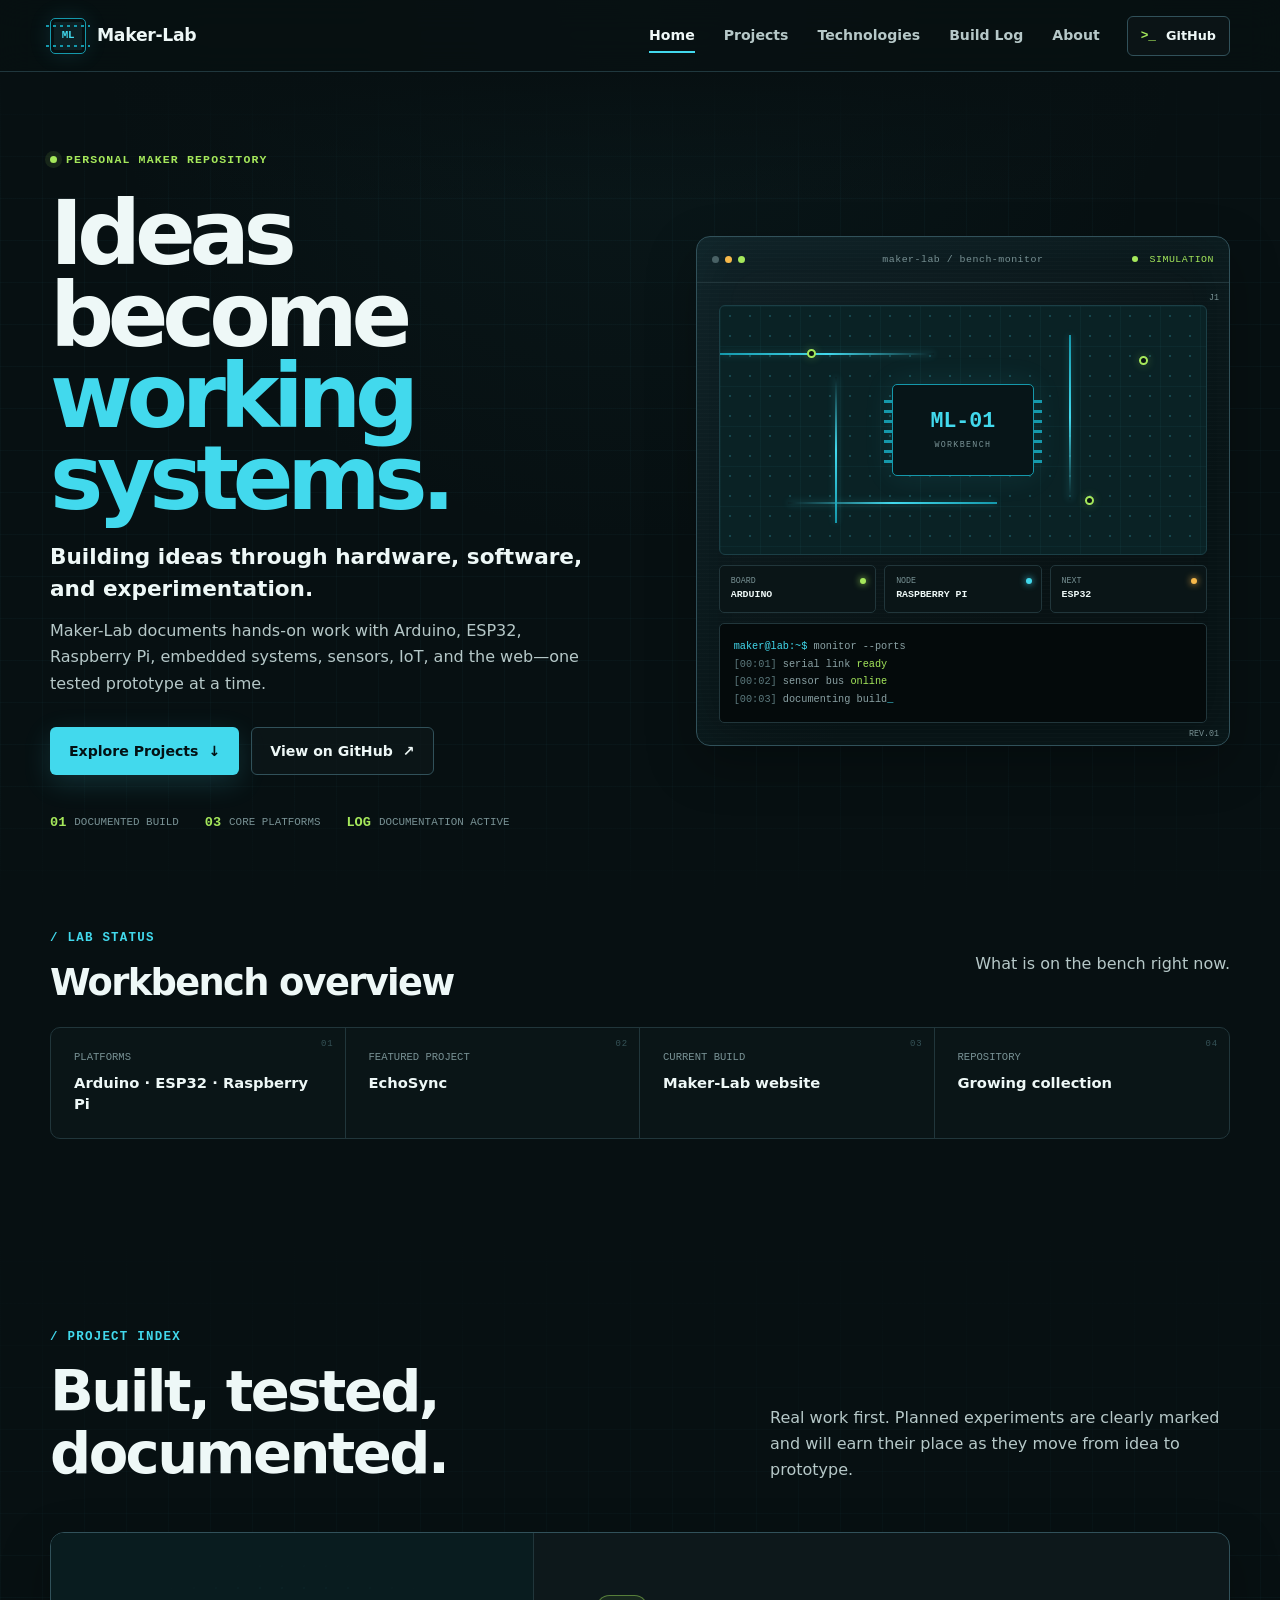
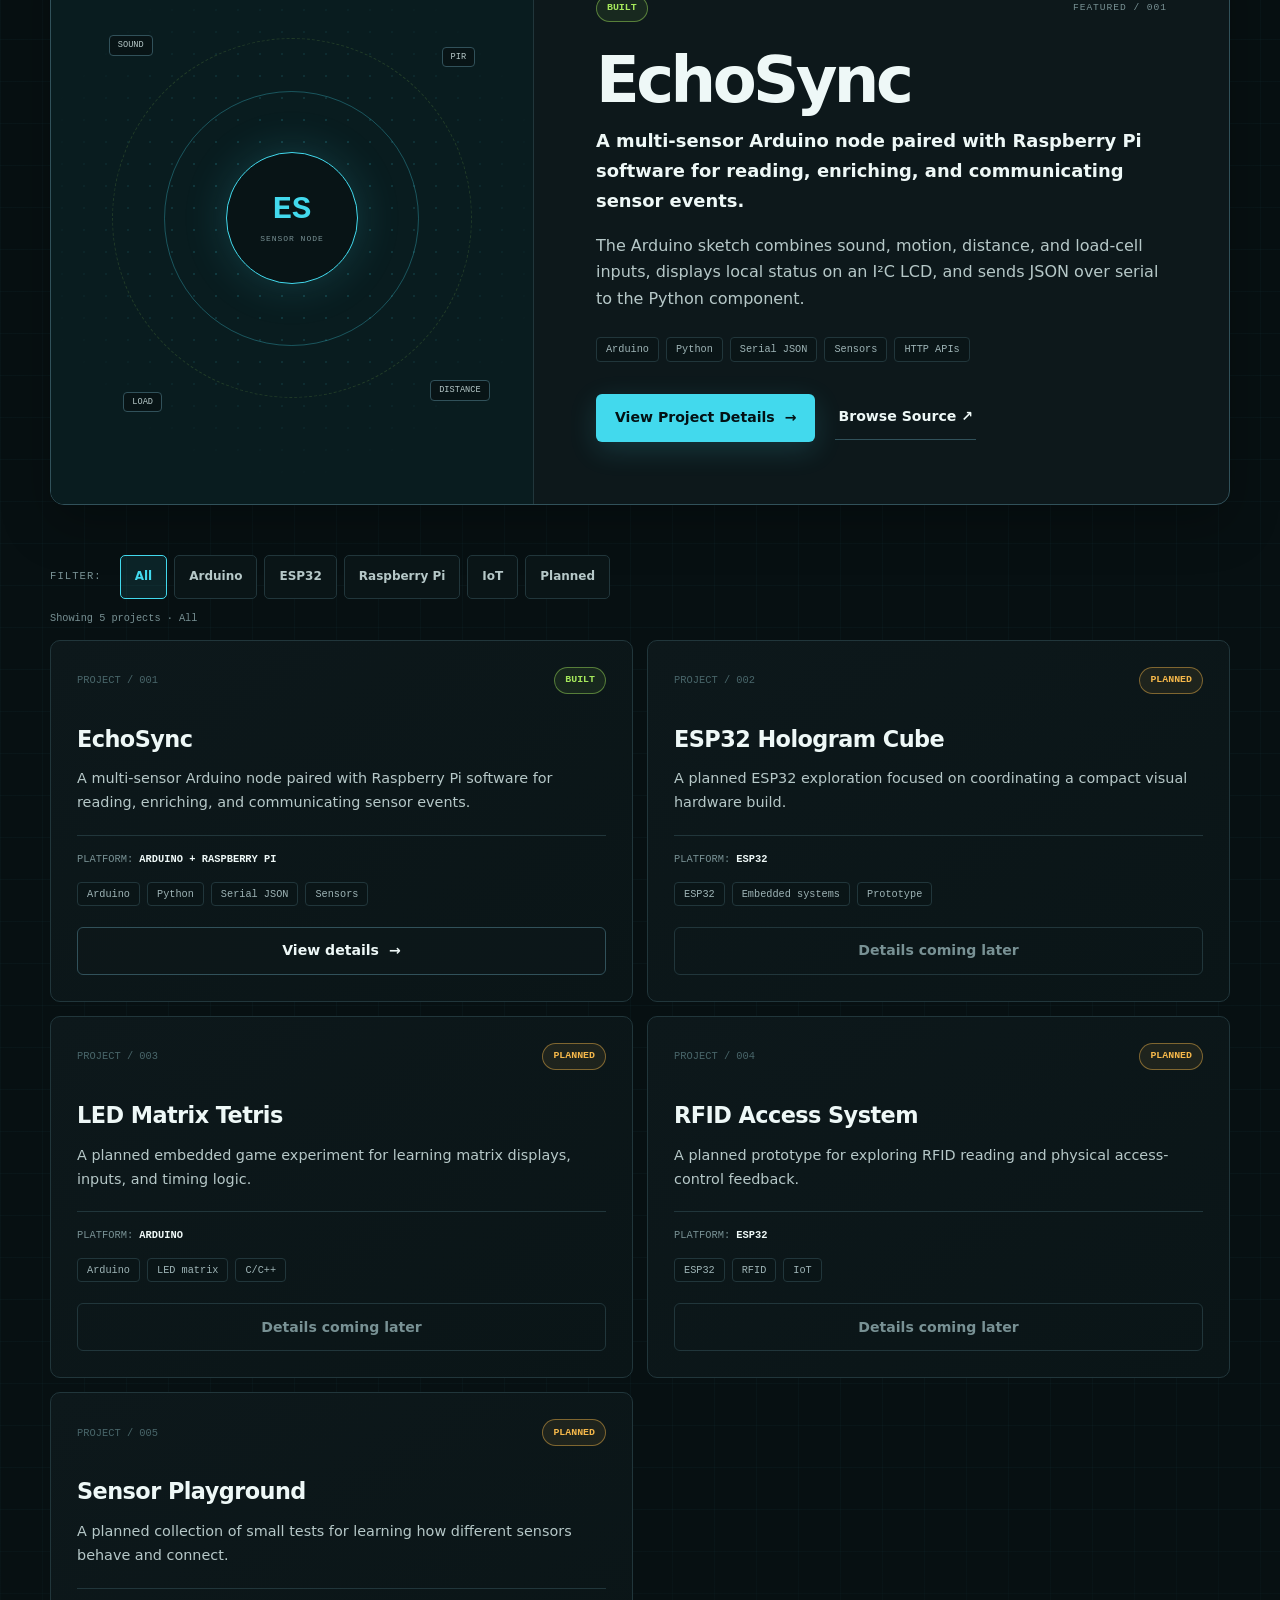
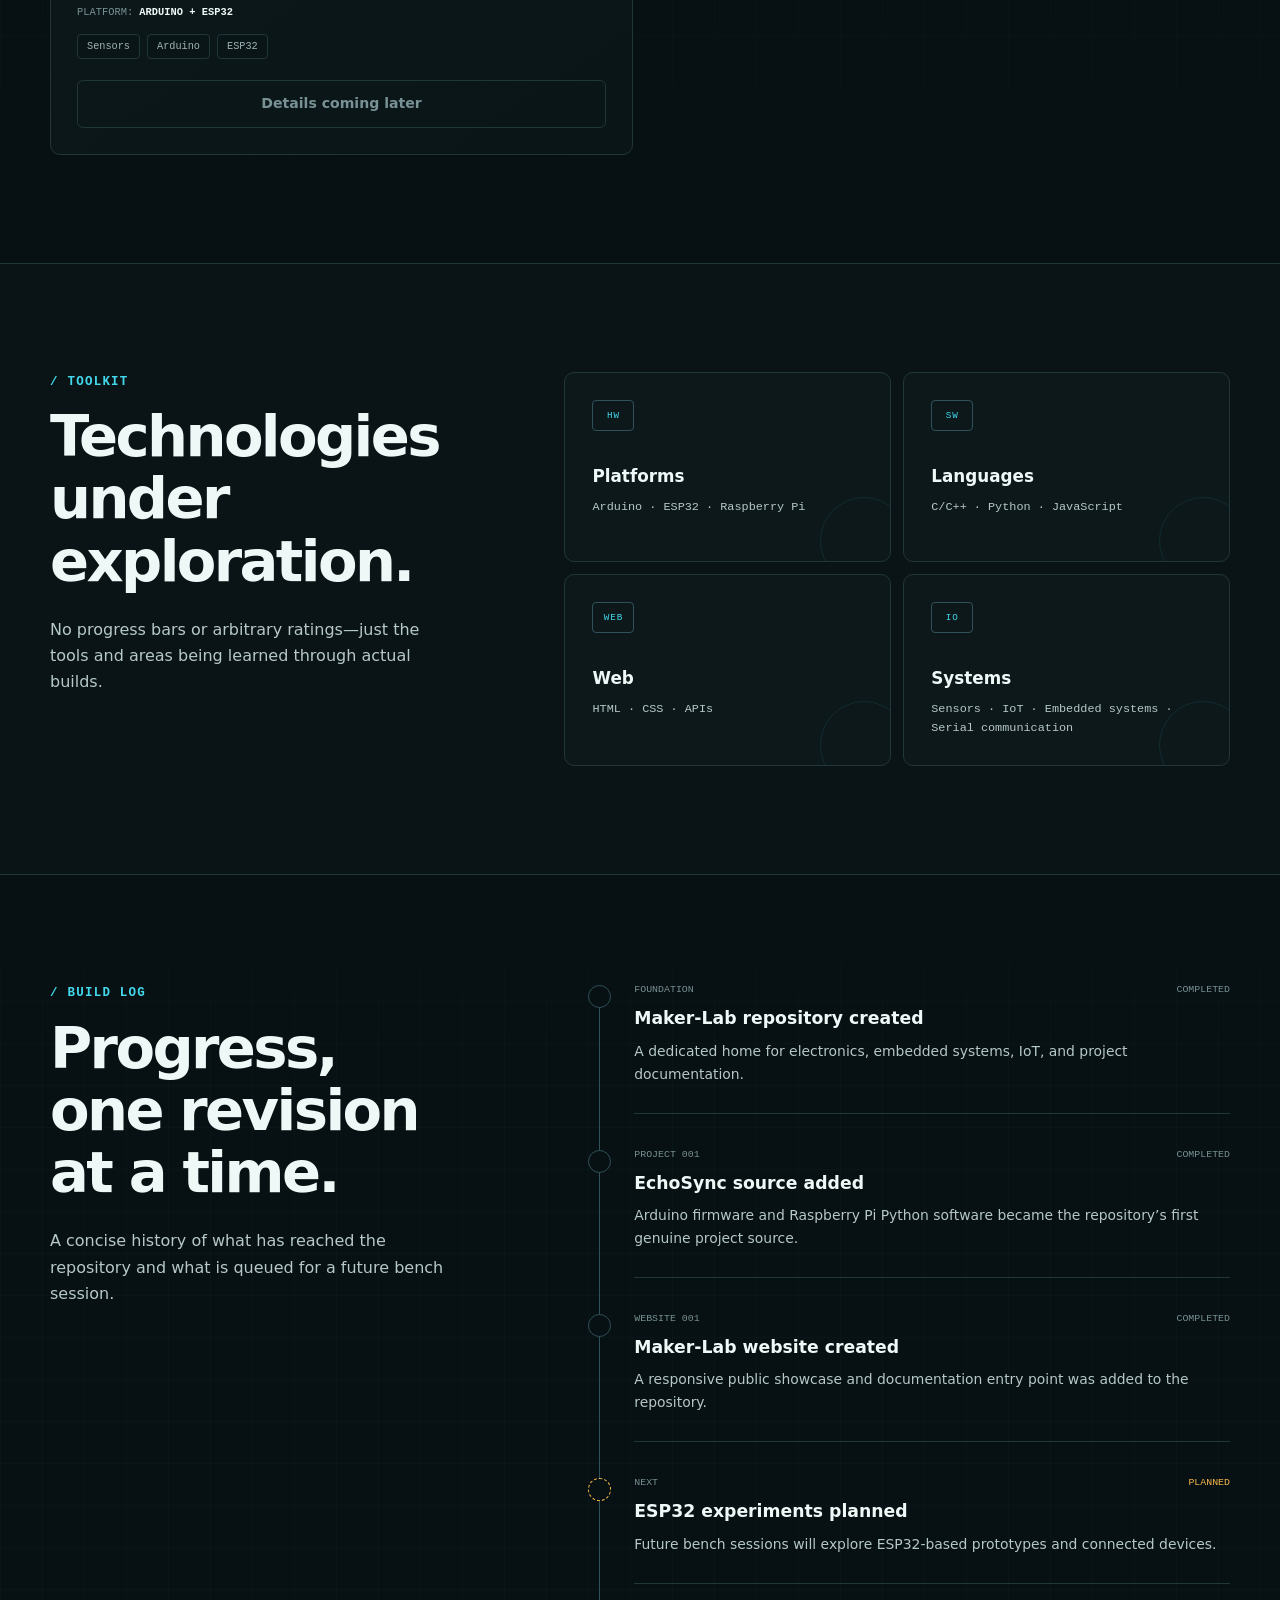
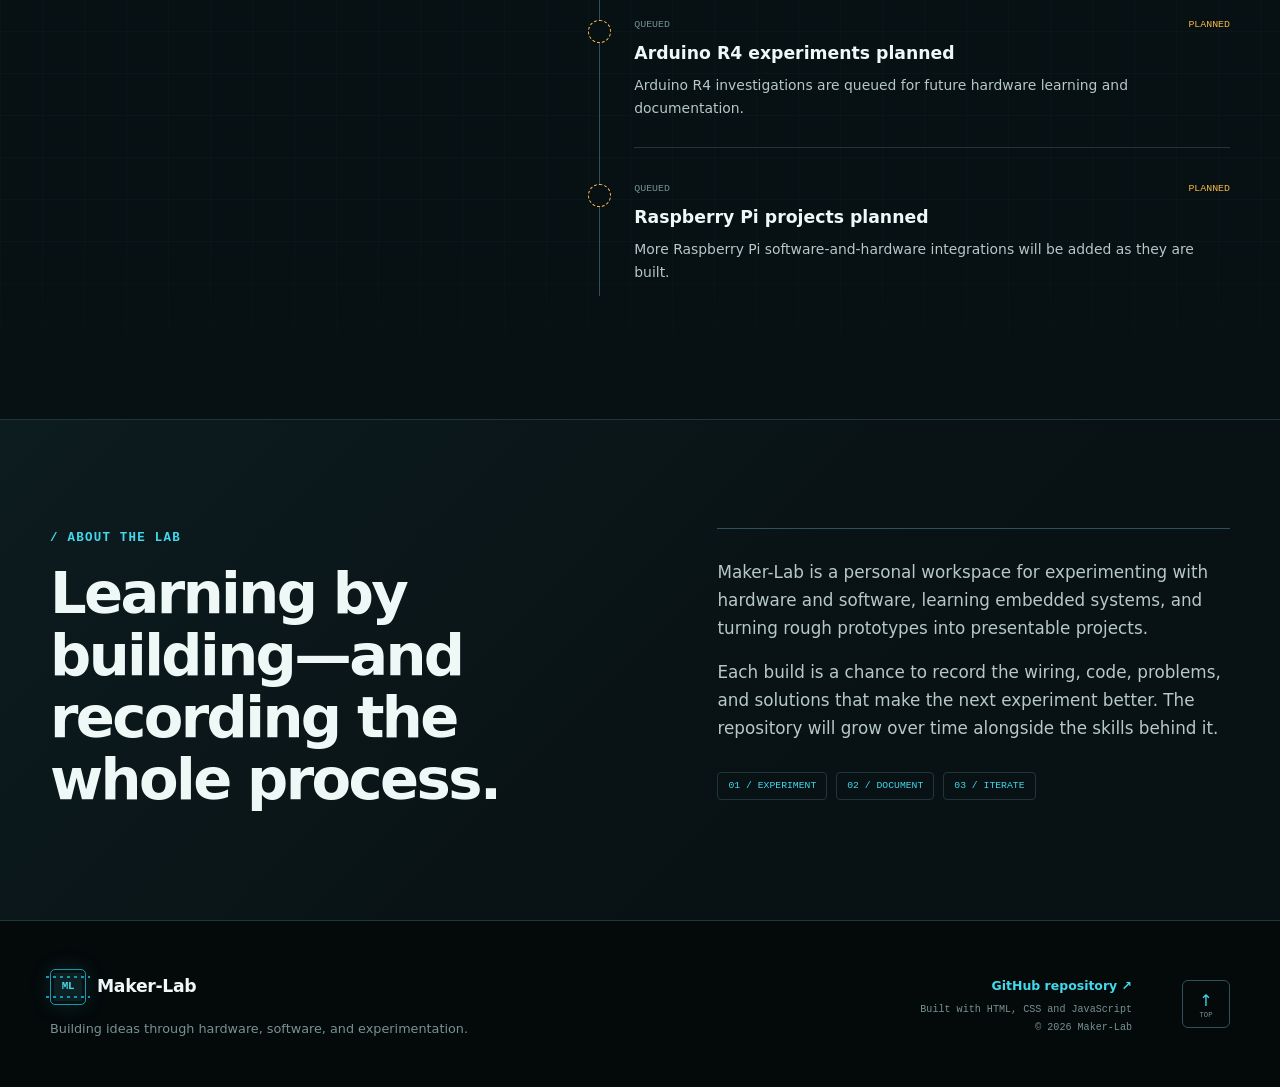
==== index.html @ dfaffcae "feat: build responsive Maker-Lab portfolio website" ====
<!doctype html>
<html lang="en">
<head>
  <meta charset="utf-8">
  <meta name="viewport" content="width=device-width, initial-scale=1">
  <meta name="description" content="Maker-Lab documents hands-on Arduino, ESP32, Raspberry Pi, embedded systems, IoT, and web experiments.">
  <meta name="theme-color" content="#081113">
  <title>Maker-Lab | Hardware, software &amp; experiments</title>
  <link rel="icon" href="assets/icons/favicon.svg" type="image/svg+xml">
  <link rel="stylesheet" href="css/styles.css">
</head>
<body>
  <a class="skip-link" href="#main-content">Skip to content</a>

  <header class="site-header" data-site-header>
    <nav class="nav-shell container" aria-label="Primary navigation">
      <a class="brand" href="#home" aria-label="Maker-Lab home">
        <span class="brand-mark" aria-hidden="true"><span>ML</span></span>
        <span class="brand-name">Maker-Lab</span>
      </a>

      <button class="nav-toggle" type="button" aria-expanded="false" aria-controls="primary-menu" aria-label="Open navigation menu">
        <span></span><span></span><span></span>
      </button>

      <div class="nav-menu" id="primary-menu">
        <a class="nav-link is-active" href="#home">Home</a>
        <a class="nav-link" href="#projects">Projects</a>
        <a class="nav-link" href="#technologies">Technologies</a>
        <a class="nav-link" href="#build-log">Build Log</a>
        <a class="nav-link" href="#about">About</a>
        <a class="button button-small button-ghost github-link" href="https://github.com/feliciatanxl/MakerLab" target="_blank" rel="noreferrer">
          <span class="terminal-icon" aria-hidden="true">&gt;_</span> GitHub
        </a>
      </div>
    </nav>
  </header>

  <main id="main-content">
    <section class="hero section-grid" id="home" aria-labelledby="hero-title">
      <div class="container hero-layout">
        <div class="hero-copy">
          <p class="eyebrow"><span class="status-dot"></span> Personal maker repository</p>
          <h1 id="hero-title">Ideas become<br><span class="accent-text">working systems.</span></h1>
          <p class="hero-tagline">Building ideas through hardware, software, and experimentation.</p>
          <p class="hero-intro">Maker-Lab documents hands-on work with Arduino, ESP32, Raspberry Pi, embedded systems, sensors, IoT, and the web—one tested prototype at a time.</p>
          <div class="hero-actions">
            <a class="button button-primary" href="#projects">Explore Projects <span aria-hidden="true">↓</span></a>
            <a class="button button-secondary" href="https://github.com/feliciatanxl/MakerLab" target="_blank" rel="noreferrer">View on GitHub <span aria-hidden="true">↗</span></a>
          </div>
          <div class="hero-meta" aria-label="Repository highlights">
            <span><b>01</b> documented build</span>
            <span><b>03</b> core platforms</span>
            <span><b>LOG</b> documentation active</span>
          </div>
        </div>

        <div class="workbench" aria-label="Decorative simulated electronics workbench display">
          <div class="workbench-topbar">
            <span class="window-controls" aria-hidden="true"><i></i><i></i><i></i></span>
            <span>maker-lab / bench-monitor</span>
            <span class="bench-live"><i></i> SIMULATION</span>
          </div>
          <div class="workbench-body">
            <div class="board-map" aria-hidden="true">
              <span class="trace trace-a"></span>
              <span class="trace trace-b"></span>
              <span class="trace trace-c"></span>
              <span class="trace trace-d"></span>
              <span class="trace-node node-a"></span>
              <span class="trace-node node-b"></span>
              <span class="trace-node node-c"></span>
              <div class="chip">
                <span>ML-01</span>
                <small>WORKBENCH</small>
              </div>
            </div>
            <div class="readout-grid">
              <div class="readout"><span>BOARD</span><strong>ARDUINO</strong><i class="led led-green"></i></div>
              <div class="readout"><span>NODE</span><strong>RASPBERRY PI</strong><i class="led led-cyan"></i></div>
              <div class="readout"><span>NEXT</span><strong>ESP32</strong><i class="led led-amber"></i></div>
            </div>
            <div class="terminal" aria-hidden="true">
              <p><span class="prompt">maker@lab:~$</span> monitor --ports</p>
              <p><span class="term-time">[00:01]</span> serial link <b>ready</b></p>
              <p><span class="term-time">[00:02]</span> sensor bus <b>online</b></p>
              <p><span class="term-time">[00:03]</span> documenting build<span class="cursor">_</span></p>
            </div>
          </div>
          <span class="corner-label corner-label-top">J1</span>
          <span class="corner-label corner-label-bottom">REV.01</span>
        </div>
      </div>
    </section>

    <section class="lab-overview" aria-labelledby="overview-title">
      <div class="container">
        <div class="section-heading compact-heading">
          <div>
            <p class="section-kicker">/ LAB STATUS</p>
            <h2 id="overview-title">Workbench overview</h2>
          </div>
          <p>What is on the bench right now.</p>
        </div>
        <div class="overview-grid">
          <article class="overview-card"><span class="card-index">01</span><p>Platforms</p><h3>Arduino · ESP32 · Raspberry Pi</h3></article>
          <article class="overview-card"><span class="card-index">02</span><p>Featured project</p><h3>EchoSync</h3></article>
          <article class="overview-card"><span class="card-index">03</span><p>Current build</p><h3>Maker-Lab website</h3></article>
          <article class="overview-card"><span class="card-index">04</span><p>Repository</p><h3>Growing collection</h3></article>
        </div>
      </div>
    </section>

    <section class="section section-grid" id="projects" aria-labelledby="projects-title">
      <div class="container">
        <div class="section-heading">
          <div>
            <p class="section-kicker">/ PROJECT INDEX</p>
            <h2 id="projects-title">Built, tested, documented.</h2>
          </div>
          <p>Real work first. Planned experiments are clearly marked and will earn their place as they move from idea to prototype.</p>
        </div>

        <article class="featured-project" aria-labelledby="featured-project-title" data-featured-project="echosync"></article>

        <div class="project-browser">
          <div class="filter-row" role="group" aria-label="Filter projects by platform or status">
            <span class="filter-label">FILTER:</span>
            <div class="filter-controls" data-project-filters></div>
          </div>
          <p class="results-status" data-filter-status aria-live="polite"></p>
          <div class="projects-grid" data-project-grid></div>
          <noscript><p class="notice">Enable JavaScript to view and filter the project index. EchoSync remains available above.</p></noscript>
        </div>
      </div>
    </section>

    <section class="section technologies-section" id="technologies" aria-labelledby="technologies-title">
      <div class="container technologies-layout">
        <div class="section-heading vertical-heading">
          <div>
            <p class="section-kicker">/ TOOLKIT</p>
            <h2 id="technologies-title">Technologies under exploration.</h2>
          </div>
          <p>No progress bars or arbitrary ratings—just the tools and areas being learned through actual builds.</p>
        </div>
        <div class="technology-grid">
          <article class="technology-card"><span class="tech-code">HW</span><h3>Platforms</h3><p>Arduino · ESP32 · Raspberry Pi</p></article>
          <article class="technology-card"><span class="tech-code">SW</span><h3>Languages</h3><p>C/C++ · Python · JavaScript</p></article>
          <article class="technology-card"><span class="tech-code">WEB</span><h3>Web</h3><p>HTML · CSS · APIs</p></article>
          <article class="technology-card"><span class="tech-code">IO</span><h3>Systems</h3><p>Sensors · IoT · Embedded systems · Serial communication</p></article>
        </div>
      </div>
    </section>

    <section class="section section-grid" id="build-log" aria-labelledby="build-log-title">
      <div class="container build-log-layout">
        <div class="section-heading vertical-heading sticky-heading">
          <div>
            <p class="section-kicker">/ BUILD LOG</p>
            <h2 id="build-log-title">Progress, one revision at a time.</h2>
          </div>
          <p>A concise history of what has reached the repository and what is queued for a future bench session.</p>
        </div>
        <ol class="timeline" data-build-log></ol>
      </div>
    </section>

    <section class="section about-section" id="about" aria-labelledby="about-title">
      <div class="container about-layout">
        <div>
          <p class="section-kicker">/ ABOUT THE LAB</p>
          <h2 id="about-title">Learning by building—and recording the whole process.</h2>
        </div>
        <div class="about-copy">
          <p>Maker-Lab is a personal workspace for experimenting with hardware and software, learning embedded systems, and turning rough prototypes into presentable projects.</p>
          <p>Each build is a chance to record the wiring, code, problems, and solutions that make the next experiment better. The repository will grow over time alongside the skills behind it.</p>
          <div class="about-values" aria-label="Maker-Lab principles">
            <span>01 / EXPERIMENT</span><span>02 / DOCUMENT</span><span>03 / ITERATE</span>
          </div>
        </div>
      </div>
    </section>
  </main>

  <footer class="site-footer">
    <div class="container footer-grid">
      <div>
        <a class="brand footer-brand" href="#home" aria-label="Back to Maker-Lab home">
          <span class="brand-mark" aria-hidden="true"><span>ML</span></span><span class="brand-name">Maker-Lab</span>
        </a>
        <p>Building ideas through hardware, software, and experimentation.</p>
      </div>
      <div class="footer-meta">
        <a href="https://github.com/feliciatanxl/MakerLab" target="_blank" rel="noreferrer">GitHub repository <span aria-hidden="true">↗</span></a>
        <p>Built with HTML, CSS and JavaScript</p>
        <p>© <span data-current-year></span> Maker-Lab</p>
      </div>
      <a class="back-to-top" href="#home" aria-label="Back to top">↑<span>TOP</span></a>
    </div>
  </footer>

  <script src="js/projects-data.js"></script>
  <script src="js/app.js"></script>
</body>
</html>
---- css/styles.css ----
/* Maker-Lab shared design system */
:root {
  color-scheme: dark;
  --bg: #071012;
  --bg-deep: #04090a;
  --surface: #0d181b;
  --surface-raised: #122125;
  --surface-soft: #0a1517;
  --border: #21363b;
  --border-bright: #31515a;
  --text: #eef8f7;
  --text-soft: #b6c8c8;
  --muted: #789194;
  --cyan: #42d9ed;
  --cyan-dark: #1598ab;
  --lime: #a5e85b;
  --amber: #f6b84a;
  --danger: #ff7e67;
  --shadow: 0 18px 50px rgb(0 0 0 / 28%);
  --glow: 0 0 22px rgb(66 217 237 / 13%);
  --radius-sm: 6px;
  --radius: 10px;
  --radius-lg: 14px;
  --container: 1180px;
  --nav-height: 72px;
  --font-sans: Inter, ui-sans-serif, system-ui, -apple-system, BlinkMacSystemFont, "Segoe UI", sans-serif;
  --font-mono: "Cascadia Code", "SFMono-Regular", Consolas, "Liberation Mono", monospace;
}

*, *::before, *::after { box-sizing: border-box; }

html {
  scroll-behavior: smooth;
  scroll-padding-top: calc(var(--nav-height) + 20px);
}

body {
  margin: 0;
  min-width: 320px;
  overflow-x: hidden;
  background:
    radial-gradient(circle at 50% 0, rgb(32 89 95 / 12%), transparent 34rem),
    var(--bg);
  color: var(--text);
  font-family: var(--font-sans);
  line-height: 1.65;
  -webkit-font-smoothing: antialiased;
}

body.menu-open { overflow: hidden; }

a { color: inherit; text-decoration: none; }
button, a { -webkit-tap-highlight-color: transparent; }
button, input { font: inherit; }
img, svg { display: block; max-width: 100%; }
p, h1, h2, h3 { margin-top: 0; }

:focus-visible {
  outline: 3px solid var(--lime);
  outline-offset: 4px;
}

::selection { background: var(--cyan); color: var(--bg-deep); }

.container { width: min(calc(100% - 40px), var(--container)); margin-inline: auto; }

.skip-link {
  position: fixed;
  z-index: 1000;
  top: 12px;
  left: 12px;
  padding: 10px 16px;
  transform: translateY(-160%);
  border-radius: var(--radius-sm);
  background: var(--lime);
  color: var(--bg-deep);
  font-weight: 800;
}

.skip-link:focus { transform: translateY(0); }

.section { padding: 108px 0; }

.section-grid {
  position: relative;
  background-image:
    linear-gradient(rgb(66 217 237 / 3%) 1px, transparent 1px),
    linear-gradient(90deg, rgb(66 217 237 / 3%) 1px, transparent 1px);
  background-size: 42px 42px;
}

.section-grid::after {
  position: absolute;
  inset: 0;
  pointer-events: none;
  content: "";
  background: linear-gradient(180deg, var(--bg) 0, transparent 16%, transparent 84%, var(--bg) 100%);
}

.section-grid > .container { position: relative; z-index: 1; }

.section-kicker,
.eyebrow,
.filter-label,
.project-code,
.card-index,
.tech-code {
  font-family: var(--font-mono);
  letter-spacing: .1em;
  text-transform: uppercase;
}

.section-kicker {
  margin-bottom: 14px;
  color: var(--cyan);
  font-size: .78rem;
  font-weight: 700;
}

.section-heading {
  display: flex;
  align-items: end;
  justify-content: space-between;
  gap: 48px;
  margin-bottom: 46px;
}

.section-heading h2,
.about-layout h2 {
  max-width: 760px;
  margin-bottom: 0;
  font-size: clamp(2rem, 4.5vw, 3.6rem);
  line-height: 1.08;
  letter-spacing: -.045em;
}

.section-heading > p,
.vertical-heading > div + p {
  max-width: 460px;
  margin-bottom: 2px;
  color: var(--text-soft);
}

.vertical-heading { display: block; }
.vertical-heading h2 { margin-bottom: 24px; }

/* Navigation */
.site-header {
  position: sticky;
  z-index: 100;
  top: 0;
  height: var(--nav-height);
  border-bottom: 1px solid rgb(49 81 90 / 62%);
  background: rgb(7 16 18 / 88%);
  backdrop-filter: blur(16px);
}

.nav-shell { display: flex; align-items: center; justify-content: space-between; height: 100%; }
.brand { display: inline-flex; align-items: center; gap: 11px; font-weight: 800; letter-spacing: -.02em; }

.brand-mark {
  position: relative;
  display: grid;
  width: 36px;
  height: 36px;
  place-items: center;
  border: 1px solid var(--cyan-dark);
  border-radius: 5px;
  background: #0d2024;
  box-shadow: inset 0 0 0 3px var(--bg), var(--glow);
  color: var(--cyan);
  font: 700 .68rem/1 var(--font-mono);
}

.brand-mark::before,
.brand-mark::after {
  position: absolute;
  width: 44px;
  height: 2px;
  background: repeating-linear-gradient(90deg, var(--cyan-dark) 0 3px, transparent 3px 7px);
  content: "";
}

.brand-mark::before { top: 6px; }
.brand-mark::after { bottom: 6px; }
.brand-mark span { position: relative; z-index: 1; }
.brand-name { font-size: 1.08rem; }
.nav-menu { display: flex; align-items: center; gap: 5px; }

.nav-link {
  position: relative;
  padding: 10px 12px;
  color: var(--text-soft);
  font-size: .88rem;
  font-weight: 650;
}

.nav-link::after {
  position: absolute;
  right: 12px;
  bottom: 4px;
  left: 12px;
  height: 2px;
  transform: scaleX(0);
  background: var(--cyan);
  content: "";
  transition: transform .2s ease;
}

.nav-link:hover, .nav-link.is-active { color: var(--text); }
.nav-link.is-active::after { transform: scaleX(1); }
.github-link { margin-left: 10px; }
.terminal-icon { color: var(--lime); font-family: var(--font-mono); }

.nav-toggle {
  display: none;
  width: 46px;
  height: 46px;
  padding: 0;
  border: 1px solid var(--border);
  border-radius: var(--radius-sm);
  background: var(--surface);
  color: var(--text);
}

.nav-toggle span {
  display: block;
  width: 20px;
  height: 2px;
  margin: 5px auto;
  background: currentColor;
  transition: transform .2s ease, opacity .2s ease;
}

.nav-toggle[aria-expanded="true"] span:first-child { transform: translateY(7px) rotate(45deg); }
.nav-toggle[aria-expanded="true"] span:nth-child(2) { opacity: 0; }
.nav-toggle[aria-expanded="true"] span:last-child { transform: translateY(-7px) rotate(-45deg); }

/* Buttons and links */
.button {
  display: inline-flex;
  min-height: 48px;
  align-items: center;
  justify-content: center;
  gap: 10px;
  padding: 11px 18px;
  border: 1px solid transparent;
  border-radius: var(--radius-sm);
  font-size: .88rem;
  font-weight: 800;
  line-height: 1.2;
  transition: border-color .2s ease, background-color .2s ease, color .2s ease, transform .2s ease;
}

.button:hover { transform: translateY(-2px); }
.button-primary { background: var(--cyan); color: #031114; box-shadow: 0 8px 28px rgb(66 217 237 / 16%); }
.button-primary:hover { background: #78e7f5; }
.button-secondary, .button-ghost { border-color: var(--border-bright); background: rgb(13 24 27 / 70%); color: var(--text); }
.button-secondary:hover, .button-ghost:hover { border-color: var(--cyan); background: var(--surface-raised); }
.button-small { min-height: 40px; padding: 8px 13px; font-size: .8rem; }
.text-link { padding: 10px 3px; border-bottom: 1px solid var(--border-bright); color: var(--text); font-size: .88rem; font-weight: 800; }
.text-link:hover { border-color: var(--lime); color: var(--lime); }

/* Hero */
.hero { min-height: calc(100svh - var(--nav-height)); padding: 78px 0 66px; }
.hero-layout { display: grid; grid-template-columns: minmax(0, 1.02fr) minmax(420px, .98fr); align-items: center; gap: clamp(40px, 7vw, 92px); }
.eyebrow { display: flex; align-items: center; gap: 9px; margin-bottom: 24px; color: var(--lime); font-size: .72rem; font-weight: 700; }
.status-dot { width: 7px; height: 7px; border-radius: 50%; background: var(--lime); box-shadow: 0 0 0 5px rgb(165 232 91 / 10%); }

.hero h1 {
  max-width: 760px;
  margin-bottom: 22px;
  font-size: clamp(3.3rem, 7vw, 6.4rem);
  line-height: .91;
  letter-spacing: -.07em;
}

.accent-text { color: var(--cyan); }
.hero-tagline { max-width: 650px; margin-bottom: 12px; color: var(--text); font-size: clamp(1.12rem, 2vw, 1.35rem); font-weight: 650; line-height: 1.5; }
.hero-intro { max-width: 650px; margin-bottom: 30px; color: var(--text-soft); }
.hero-actions { display: flex; flex-wrap: wrap; gap: 12px; }
.hero-meta { display: flex; flex-wrap: wrap; gap: 26px; margin-top: 38px; color: var(--muted); font: .68rem/1.4 var(--font-mono); text-transform: uppercase; }
.hero-meta span { display: flex; align-items: center; gap: 8px; }
.hero-meta b { color: var(--lime); font-size: .85rem; }

.workbench {
  position: relative;
  overflow: hidden;
  border: 1px solid var(--border-bright);
  border-radius: var(--radius-lg);
  background: linear-gradient(145deg, #102126, #081214 68%);
  box-shadow: var(--shadow), inset 0 0 55px rgb(66 217 237 / 4%);
}

.workbench::before {
  position: absolute;
  inset: 0;
  pointer-events: none;
  content: "";
  background: repeating-linear-gradient(0deg, transparent 0 3px, rgb(255 255 255 / 1%) 3px 4px);
}

.workbench-topbar {
  position: relative;
  z-index: 1;
  display: grid;
  grid-template-columns: 1fr auto 1fr;
  align-items: center;
  min-height: 46px;
  padding: 0 15px;
  border-bottom: 1px solid var(--border);
  color: var(--muted);
  font: .62rem/1 var(--font-mono);
  letter-spacing: .05em;
}

.window-controls { display: flex; gap: 6px; }
.window-controls i { width: 7px; height: 7px; border-radius: 50%; background: #496165; }
.window-controls i:nth-child(2) { background: var(--amber); }
.window-controls i:nth-child(3) { background: var(--lime); }
.bench-live { justify-self: end; color: var(--lime); }
.bench-live i { display: inline-block; width: 6px; height: 6px; margin-right: 5px; border-radius: 50%; background: currentColor; animation: pulse-led 2.4s ease-in-out infinite; }
.workbench-body { position: relative; z-index: 1; padding: 22px; }

.board-map {
  position: relative;
  height: 250px;
  overflow: hidden;
  border: 1px solid #1b3f46;
  border-radius: var(--radius-sm);
  background-color: #0a2225;
  background-image:
    radial-gradient(circle, rgb(66 217 237 / 20%) 1px, transparent 1.5px),
    linear-gradient(rgb(66 217 237 / 4%) 1px, transparent 1px),
    linear-gradient(90deg, rgb(66 217 237 / 4%) 1px, transparent 1px);
  background-position: 0 0, 0 0, 0 0;
  background-size: 20px 20px, 40px 40px, 40px 40px;
}

.chip {
  position: absolute;
  top: 50%;
  left: 50%;
  display: grid;
  width: 142px;
  height: 92px;
  place-content: center;
  transform: translate(-50%, -50%);
  border: 1px solid var(--cyan-dark);
  border-radius: 5px;
  background: #071518;
  box-shadow: 0 0 30px rgb(66 217 237 / 10%);
  text-align: center;
}

.chip::before, .chip::after { position: absolute; top: 12px; bottom: 12px; width: 9px; content: ""; background: repeating-linear-gradient(0deg, var(--cyan-dark) 0 3px, transparent 3px 10px); }
.chip::before { left: -9px; }
.chip::after { right: -9px; }
.chip span { color: var(--cyan); font: 800 1.35rem/1 var(--font-mono); }
.chip small { margin-top: 8px; color: var(--muted); font: .52rem/1 var(--font-mono); letter-spacing: .16em; }
.trace { position: absolute; height: 2px; transform-origin: left; background: linear-gradient(90deg, var(--cyan-dark), var(--cyan), transparent); box-shadow: 0 0 7px rgb(66 217 237 / 32%); animation: trace-flow 4s ease-in-out infinite; }
.trace-a { top: 47px; left: 0; width: 44%; }
.trace-b { top: 196px; right: 0; width: 43%; transform: rotate(180deg); }
.trace-c { top: 28px; left: 72%; width: 34%; transform: rotate(90deg); }
.trace-d { top: 216px; left: 24%; width: 30%; transform: rotate(-90deg); }
.trace-node { position: absolute; width: 9px; height: 9px; border: 2px solid var(--lime); border-radius: 50%; background: var(--bg); box-shadow: 0 0 10px rgb(165 232 91 / 30%); }
.node-a { top: 43px; left: 18%; }
.node-b { right: 23%; bottom: 49px; }
.node-c { top: 20%; right: 12%; }
.readout-grid { display: grid; grid-template-columns: repeat(3, 1fr); gap: 8px; margin-top: 10px; }
.readout { position: relative; min-width: 0; padding: 11px 20px 11px 11px; border: 1px solid var(--border); border-radius: 5px; background: var(--surface-soft); }
.readout span { display: block; margin-bottom: 4px; color: var(--muted); font: .52rem/1 var(--font-mono); }
.readout strong { display: block; overflow: hidden; color: var(--text); font: 700 .62rem/1.2 var(--font-mono); text-overflow: ellipsis; white-space: nowrap; }
.led { position: absolute; top: 12px; right: 9px; width: 6px; height: 6px; border-radius: 50%; background: currentColor; box-shadow: 0 0 7px currentColor; }
.led-green { color: var(--lime); }
.led-cyan { color: var(--cyan); }
.led-amber { color: var(--amber); }
.terminal { margin-top: 10px; padding: 14px; border: 1px solid var(--border); border-radius: 5px; background: #040a0b; color: #8ba2a5; font: .64rem/1.7 var(--font-mono); }
.terminal p { margin: 0; }
.terminal .prompt { color: var(--cyan); }
.terminal .term-time { color: #5c797d; }
.terminal b { color: var(--lime); font-weight: 500; }
.cursor { color: var(--cyan); animation: cursor-blink 1s steps(2, end) infinite; }
.corner-label { position: absolute; z-index: 2; color: var(--muted); font: .52rem/1 var(--font-mono); }
.corner-label-top { top: 57px; right: 10px; }
.corner-label-bottom { right: 10px; bottom: 7px; }

/* Overview */
.lab-overview { padding: 28px 0 80px; }
.compact-heading { align-items: center; margin-bottom: 25px; }
.compact-heading h2 { font-size: clamp(1.7rem, 3vw, 2.3rem); }
.overview-grid { display: grid; grid-template-columns: repeat(4, minmax(0, 1fr)); border: 1px solid var(--border); border-radius: var(--radius); background: var(--surface-soft); }
.overview-card { position: relative; min-width: 0; padding: 23px; border-right: 1px solid var(--border); }
.overview-card:last-child { border-right: 0; }
.overview-card p { margin-bottom: 7px; color: var(--muted); font: .66rem/1.3 var(--font-mono); text-transform: uppercase; }
.overview-card h3 { margin: 0; font-size: .92rem; line-height: 1.45; }
.card-index { position: absolute; top: 9px; right: 11px; color: #355257; font-size: .56rem; }

/* Featured project */
.featured-project { display: grid; grid-template-columns: minmax(320px, .82fr) minmax(0, 1.18fr); overflow: hidden; border: 1px solid var(--border-bright); border-radius: var(--radius-lg); background: var(--surface); box-shadow: var(--shadow); }
.featured-visual { position: relative; display: grid; min-height: 480px; overflow: hidden; place-items: center; border-right: 1px solid var(--border); background-color: #091c1f; background-image: radial-gradient(circle, rgb(66 217 237 / 18%) 1px, transparent 1.5px); background-size: 22px 22px; }
.featured-visual::after { position: absolute; inset: 0; content: ""; background: radial-gradient(circle at center, transparent 15%, #091c1f 70%); }
.signal-ring { position: absolute; z-index: 1; width: 255px; height: 255px; border: 1px solid rgb(66 217 237 / 30%); border-radius: 50%; }
.ring-two { width: 360px; height: 360px; border-style: dashed; border-color: rgb(165 232 91 / 15%); animation: ring-rotate 36s linear infinite; }
.echo-core { position: relative; z-index: 2; display: grid; width: 132px; height: 132px; place-content: center; border: 1px solid var(--cyan); border-radius: 50%; background: #081416; box-shadow: 0 0 45px rgb(66 217 237 / 17%); text-align: center; }
.echo-core span { color: var(--cyan); font: 800 2rem/1 var(--font-mono); }
.echo-core small { margin-top: 9px; color: var(--muted); font: .5rem/1 var(--font-mono); letter-spacing: .12em; }
.sensor-label { position: absolute; z-index: 2; padding: 5px 8px; border: 1px solid var(--border-bright); border-radius: 4px; background: #081416; color: var(--text-soft); font: .54rem/1 var(--font-mono); }
.label-sound { top: 18%; left: 12%; }
.label-motion { top: 20%; right: 12%; }
.label-distance { right: 9%; bottom: 18%; }
.label-load { bottom: 16%; left: 15%; }
.featured-content { padding: clamp(30px, 5vw, 62px); }
.project-topline { display: flex; align-items: center; justify-content: space-between; gap: 20px; margin-bottom: 28px; }
.project-code { color: var(--muted); font-size: .6rem; }
.status-badge { display: inline-flex; min-height: 27px; align-items: center; padding: 4px 10px; border: 1px solid; border-radius: 99px; font: 700 .62rem/1 var(--font-mono); text-transform: uppercase; }
.status-built { border-color: rgb(165 232 91 / 45%); background: rgb(165 232 91 / 8%); color: var(--lime); }
.status-planned { border-color: rgb(246 184 74 / 45%); background: rgb(246 184 74 / 8%); color: var(--amber); }
.featured-content h3 { margin-bottom: 16px; font-size: clamp(2.5rem, 5vw, 4.4rem); line-height: .95; letter-spacing: -.055em; }
.featured-content p { color: var(--text-soft); }
.featured-content .featured-lead { color: var(--text); font-size: 1.12rem; font-weight: 650; }
.tag-list { display: flex; flex-wrap: wrap; gap: 7px; margin-top: 25px; }
.tag-list span { padding: 5px 9px; border: 1px solid var(--border); border-radius: 4px; background: var(--surface-soft); color: #9eb4b6; font: .64rem/1.2 var(--font-mono); }
.project-actions { display: flex; flex-wrap: wrap; align-items: center; gap: 20px; margin-top: 32px; }

/* Project browser */
.project-browser { margin-top: 50px; }
.filter-row { display: flex; align-items: center; gap: 18px; }
.filter-label { color: var(--muted); font-size: .66rem; }
.filter-controls { display: flex; flex-wrap: wrap; gap: 7px; }
.filter-button { min-height: 44px; padding: 8px 14px; border: 1px solid var(--border); border-radius: 5px; background: var(--surface-soft); color: var(--text-soft); font-size: .75rem; font-weight: 750; cursor: pointer; }
.filter-button:hover { border-color: var(--border-bright); color: var(--text); }
.filter-button[aria-pressed="true"] { border-color: var(--cyan); background: rgb(66 217 237 / 10%); color: var(--cyan); }
.results-status { min-height: 24px; margin: 12px 0 5px; color: var(--muted); font: .64rem/1.5 var(--font-mono); }
.projects-grid { display: grid; grid-template-columns: repeat(2, minmax(0, 1fr)); gap: 14px; }
.project-card { display: flex; min-width: 0; min-height: 315px; flex-direction: column; padding: 26px; border: 1px solid var(--border); border-radius: var(--radius); background: linear-gradient(145deg, var(--surface), var(--surface-soft)); transition: border-color .2s ease, transform .2s ease, background-color .2s ease; }
.project-card:hover { transform: translateY(-3px); border-color: var(--border-bright); }
.project-card-top { display: flex; align-items: center; justify-content: space-between; gap: 18px; }
.project-number { color: #49666a; font: .65rem/1 var(--font-mono); }
.project-card h3 { margin: 27px 0 10px; font-size: 1.4rem; letter-spacing: -.025em; }
.project-card p { margin-bottom: 20px; color: var(--text-soft); font-size: .9rem; }
.project-platform { margin-top: auto; padding-top: 16px; border-top: 1px solid var(--border); color: var(--muted); font: .65rem/1.4 var(--font-mono); text-transform: uppercase; }
.project-platform strong { color: var(--text); font-weight: 650; }
.project-card .tag-list { margin-top: 15px; }
.project-card-action { margin-top: 21px; }
.project-card-action:disabled { border-color: var(--border); background: transparent; color: var(--muted); cursor: not-allowed; }
.notice { padding: 16px; border: 1px solid var(--amber); color: var(--text-soft); }

/* Technologies */
.technologies-section { border-block: 1px solid var(--border); background: #0a1416; }
.technologies-layout { display: grid; grid-template-columns: minmax(280px, .75fr) minmax(0, 1.25fr); gap: clamp(50px, 9vw, 120px); }
.technology-grid { display: grid; grid-template-columns: repeat(2, minmax(0, 1fr)); gap: 12px; }
.technology-card { position: relative; min-height: 190px; padding: 27px; overflow: hidden; border: 1px solid var(--border); border-radius: var(--radius); background: var(--surface); }
.technology-card::after { position: absolute; right: -18px; bottom: -24px; width: 88px; height: 88px; border: 1px solid rgb(66 217 237 / 10%); border-radius: 50%; content: ""; }
.tech-code { display: inline-grid; width: 42px; height: 31px; margin-bottom: 32px; place-items: center; border: 1px solid var(--border-bright); border-radius: 4px; color: var(--cyan); font-size: .58rem; }
.technology-card h3 { margin-bottom: 8px; font-size: 1.05rem; }
.technology-card p { margin: 0; color: var(--text-soft); font: .74rem/1.6 var(--font-mono); }

/* Build log */
.build-log-layout { display: grid; grid-template-columns: minmax(280px, .78fr) minmax(0, 1.22fr); gap: clamp(52px, 10vw, 130px); }
.sticky-heading { align-self: start; position: sticky; top: calc(var(--nav-height) + 30px); }
.timeline { position: relative; margin: 0; padding: 0; list-style: none; }
.timeline::before { position: absolute; top: 15px; bottom: 15px; left: 11px; width: 1px; background: var(--border-bright); content: ""; }
.timeline-item { position: relative; display: grid; grid-template-columns: 24px 1fr; gap: 22px; padding-bottom: 34px; }
.timeline-item:last-child { padding-bottom: 0; }
.timeline-marker { position: relative; z-index: 1; width: 23px; height: 23px; margin-top: 2px; border: 1px solid var(--border-bright); border-radius: 50%; background: var(--bg); }
.timeline-item.is-complete .timeline-marker { border-color: var(--lime); box-shadow: 0 0 0 5px rgb(165 232 91 / 6%); }
.timeline-item.is-complete .timeline-marker::after { position: absolute; inset: 6px; border-radius: 50%; background: var(--lime); content: ""; }
.timeline-item.is-planned .timeline-marker { border-color: var(--amber); border-style: dashed; }
.timeline-content { padding: 0 0 27px; border-bottom: 1px solid var(--border); }
.timeline-item:last-child .timeline-content { border-bottom: 0; }
.timeline-meta { display: flex; justify-content: space-between; gap: 20px; margin-bottom: 7px; color: var(--muted); font: .62rem/1.4 var(--font-mono); text-transform: uppercase; }
.timeline-meta .complete { color: var(--lime); }
.timeline-meta .planned { color: var(--amber); }
.timeline-content h3 { margin-bottom: 7px; font-size: 1.08rem; }
.timeline-content p { margin: 0; color: var(--text-soft); font-size: .87rem; }

/* About and footer */
.about-section { border-top: 1px solid var(--border); background: linear-gradient(135deg, #0d1c1f, #081113 65%); }
.about-layout { display: grid; grid-template-columns: minmax(280px, 1fr) minmax(0, .95fr); gap: clamp(50px, 10vw, 140px); align-items: start; }
.about-copy { padding-top: 30px; border-top: 1px solid var(--border-bright); }
.about-copy > p { color: var(--text-soft); font-size: 1.05rem; }
.about-values { display: flex; flex-wrap: wrap; gap: 9px; margin-top: 30px; }
.about-values span { padding: 8px 10px; border: 1px solid var(--border); border-radius: 4px; color: var(--cyan); font: .61rem/1 var(--font-mono); }
.site-footer { padding: 48px 0; border-top: 1px solid var(--border); background: var(--bg-deep); }
.footer-grid { display: grid; grid-template-columns: 1fr auto auto; align-items: center; gap: 50px; }
.footer-brand { margin-bottom: 13px; }
.footer-grid > div:first-child > p { max-width: 450px; margin: 0; color: var(--muted); font-size: .8rem; }
.footer-meta { text-align: right; }
.footer-meta a { color: var(--cyan); font-size: .78rem; font-weight: 750; }
.footer-meta a:hover { color: var(--lime); }
.footer-meta p { margin: 4px 0 0; color: var(--muted); font: .63rem/1.4 var(--font-mono); }
.back-to-top { display: grid; width: 48px; height: 48px; place-content: center; border: 1px solid var(--border-bright); border-radius: var(--radius-sm); color: var(--cyan); text-align: center; transition: border-color .2s ease, background-color .2s ease; }
.back-to-top:hover { border-color: var(--cyan); background: var(--surface); }
.back-to-top span { display: block; margin-top: -2px; color: var(--muted); font: .45rem/1 var(--font-mono); }

@keyframes pulse-led { 0%, 100% { opacity: .45; } 50% { opacity: 1; } }
@keyframes trace-flow { 0%, 100% { opacity: .35; } 50% { opacity: 1; } }
@keyframes cursor-blink { 50% { opacity: 0; } }
@keyframes ring-rotate { to { transform: rotate(360deg); } }

@media (max-width: 1024px) {
  .hero { min-height: auto; }
  .hero-layout { grid-template-columns: 1fr; }
  .hero-copy { max-width: 790px; }
  .workbench { width: min(100%, 720px); }
  .overview-grid { grid-template-columns: repeat(2, 1fr); }
  .overview-card:nth-child(2) { border-right: 0; }
  .overview-card:nth-child(-n+2) { border-bottom: 1px solid var(--border); }
  .featured-project { grid-template-columns: minmax(280px, .75fr) minmax(0, 1.25fr); }
  .featured-visual { min-height: 430px; }
}

@media (max-width: 860px) {
  :root { --nav-height: 64px; }
  .container { width: min(calc(100% - 32px), var(--container)); }
  .nav-toggle { display: block; }
  .nav-menu {
    position: fixed;
    top: var(--nav-height);
    right: 16px;
    left: 16px;
    display: grid;
    max-height: calc(100svh - var(--nav-height) - 16px);
    padding: 12px;
    overflow-y: auto;
    transform: translateY(-12px);
    visibility: hidden;
    border: 1px solid var(--border-bright);
    border-radius: var(--radius);
    background: #0b1719;
    box-shadow: var(--shadow);
    opacity: 0;
    transition: opacity .18s ease, transform .18s ease, visibility .18s;
  }
  .nav-menu.is-open { transform: translateY(0); visibility: visible; opacity: 1; }
  .nav-link { min-height: 48px; padding: 14px; }
  .nav-link::after { right: auto; bottom: 10px; left: 14px; width: 26px; transform-origin: left; }
  .github-link { width: 100%; min-height: 48px; margin: 5px 0 0; }
  .section { padding: 82px 0; }
  .section-heading { display: block; }
  .section-heading h2 { margin-bottom: 20px; }
  .featured-project { grid-template-columns: 1fr; }
  .featured-visual { min-height: 370px; border-right: 0; border-bottom: 1px solid var(--border); }
  .technologies-layout, .build-log-layout, .about-layout { grid-template-columns: 1fr; gap: 45px; }
  .sticky-heading { position: static; }
  .footer-grid { grid-template-columns: 1fr auto; }
  .footer-meta { text-align: left; }
  .back-to-top { grid-column: 2; grid-row: 1; }
}

@media (max-width: 620px) {
  .container { width: min(calc(100% - 24px), var(--container)); }
  .hero { padding: 56px 0 48px; }
  .hero h1 { font-size: clamp(3rem, 17vw, 4.5rem); }
  .hero-actions { display: grid; }
  .hero-actions .button { width: 100%; }
  .hero-meta { display: grid; grid-template-columns: 1fr 1fr; gap: 12px; }
  .workbench-topbar { grid-template-columns: 1fr 1fr; }
  .workbench-topbar > span:nth-child(2) { display: none; }
  .workbench-body { padding: 12px; }
  .board-map { height: 210px; }
  .readout-grid { grid-template-columns: 1fr; }
  .terminal { font-size: .58rem; overflow-x: auto; white-space: nowrap; }
  .compact-heading > p { display: none; }
  .overview-grid { grid-template-columns: 1fr; }
  .overview-card { border-right: 0; border-bottom: 1px solid var(--border); }
  .overview-card:nth-child(2) { border-bottom: 1px solid var(--border); }
  .overview-card:last-child { border-bottom: 0; }
  .featured-visual { min-height: 330px; }
  .featured-content { padding: 28px 22px; }
  .ring-two { width: 310px; height: 310px; }
  .signal-ring { width: 215px; height: 215px; }
  .filter-row { display: block; }
  .filter-label { display: block; margin-bottom: 10px; }
  .filter-controls { display: grid; grid-template-columns: repeat(3, 1fr); }
  .filter-button { padding-inline: 7px; }
  .projects-grid, .technology-grid { grid-template-columns: 1fr; }
  .project-card { min-height: 0; }
  .about-values { display: grid; }
  .footer-grid { grid-template-columns: 1fr auto; gap: 32px 18px; }
  .footer-meta { grid-column: 1 / -1; grid-row: 2; }
}

@media (max-width: 360px) {
  .brand-name { font-size: .98rem; }
  .filter-controls { grid-template-columns: repeat(2, 1fr); }
  .hero-meta { grid-template-columns: 1fr; }
  .featured-content h3 { font-size: 2.5rem; }
  .label-sound { left: 5%; }
  .label-motion { right: 5%; }
  .label-distance { right: 3%; }
  .label-load { left: 6%; }
}

@media (prefers-reduced-motion: reduce) {
  html { scroll-behavior: auto; }
  *, *::before, *::after { scroll-behavior: auto !important; animation-duration: .01ms !important; animation-iteration-count: 1 !important; transition-duration: .01ms !important; }
}
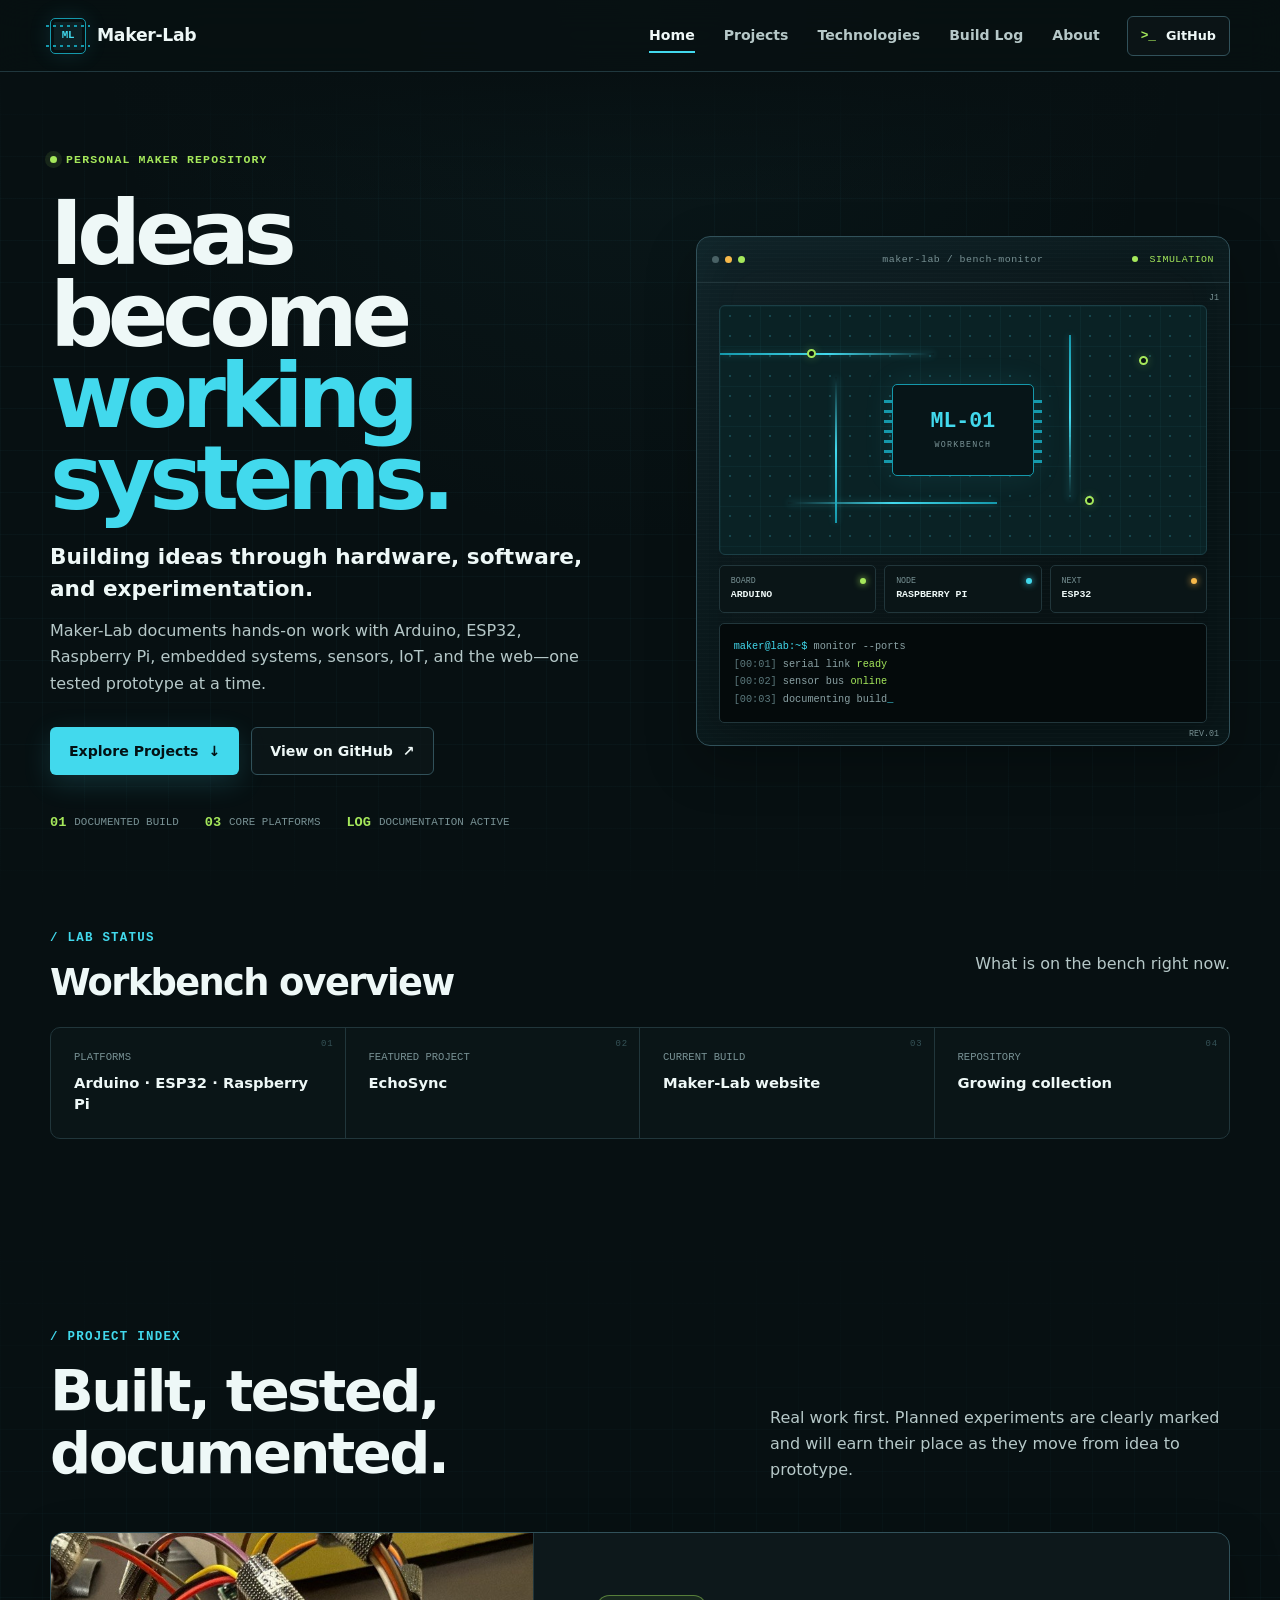
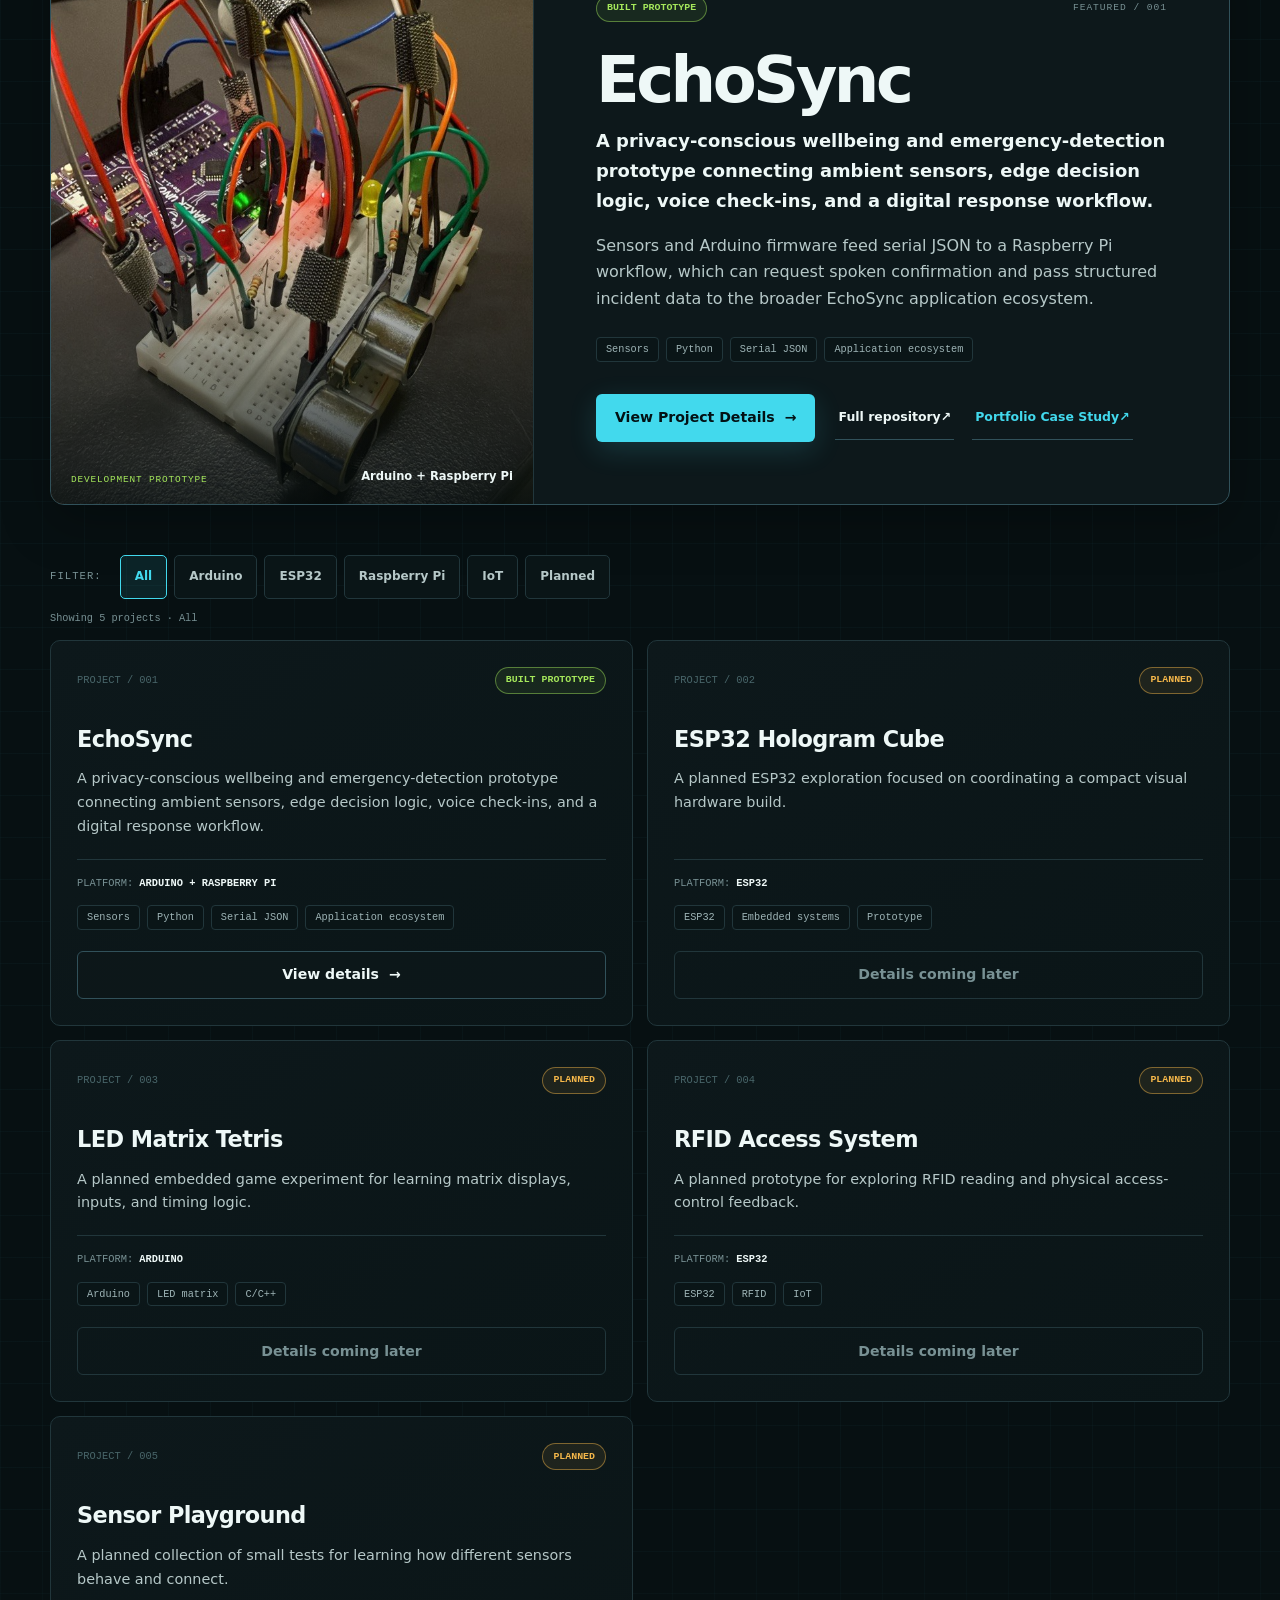
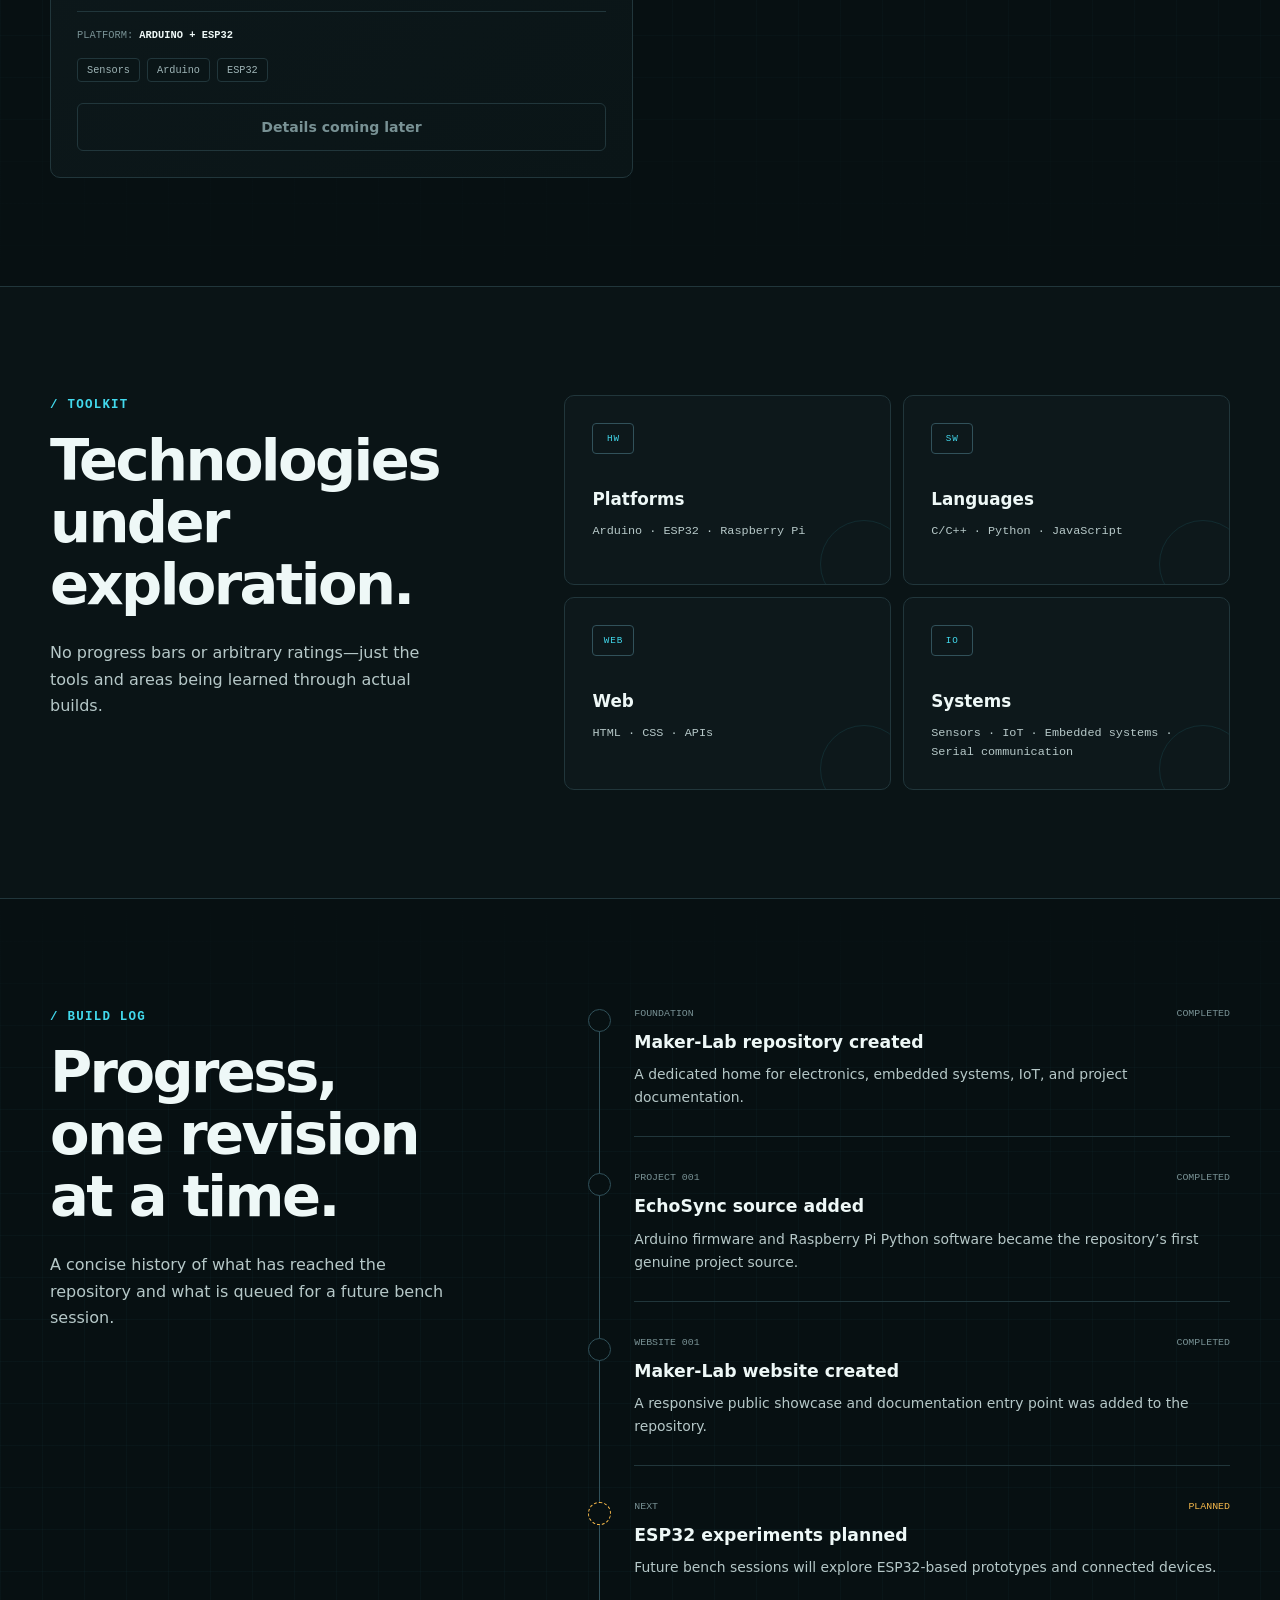
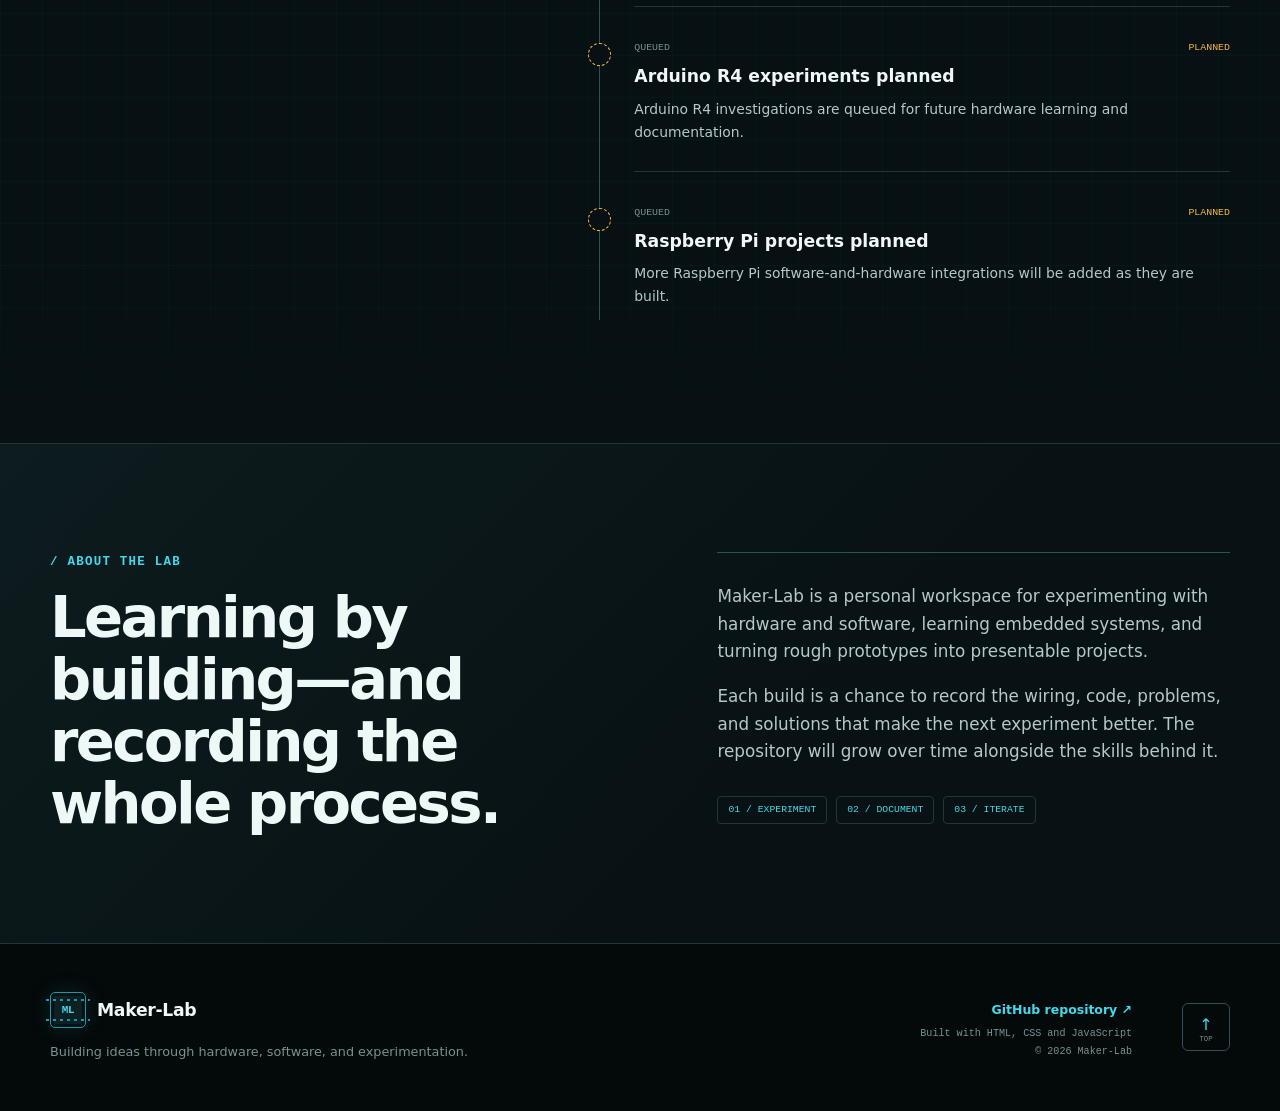
==== commit 362e3097: "fix: use extensionless Vercel routes" ====
--- a/index.html
+++ b/index.html
@@ -14,7 +14,7 @@
 
   <header class="site-header" data-site-header>
     <nav class="nav-shell container" aria-label="Primary navigation">
-      <a class="brand" href="#home" aria-label="Maker-Lab home">
+      <a class="brand" href="/#home" aria-label="Maker-Lab home">
         <span class="brand-mark" aria-hidden="true"><span>ML</span></span>
         <span class="brand-name">Maker-Lab</span>
       </a>
@@ -24,11 +24,11 @@
       </button>
 
       <div class="nav-menu" id="primary-menu">
-        <a class="nav-link is-active" href="#home">Home</a>
-        <a class="nav-link" href="#projects">Projects</a>
-        <a class="nav-link" href="#technologies">Technologies</a>
-        <a class="nav-link" href="#build-log">Build Log</a>
-        <a class="nav-link" href="#about">About</a>
+        <a class="nav-link is-active" href="/#home">Home</a>
+        <a class="nav-link" href="/#projects">Projects</a>
+        <a class="nav-link" href="/#technologies">Technologies</a>
+        <a class="nav-link" href="/#build-log">Build Log</a>
+        <a class="nav-link" href="/#about">About</a>
         <a class="button button-small button-ghost github-link" href="https://github.com/feliciatanxl/MakerLab" target="_blank" rel="noreferrer">
           <span class="terminal-icon" aria-hidden="true">&gt;_</span> GitHub
         </a>
@@ -45,7 +45,7 @@
           <p class="hero-tagline">Building ideas through hardware, software, and experimentation.</p>
           <p class="hero-intro">Maker-Lab documents hands-on work with Arduino, ESP32, Raspberry Pi, embedded systems, sensors, IoT, and the web—one tested prototype at a time.</p>
           <div class="hero-actions">
-            <a class="button button-primary" href="#projects">Explore Projects <span aria-hidden="true">↓</span></a>
+            <a class="button button-primary" href="/#projects">Explore Projects <span aria-hidden="true">↓</span></a>
             <a class="button button-secondary" href="https://github.com/feliciatanxl/MakerLab" target="_blank" rel="noreferrer">View on GitHub <span aria-hidden="true">↗</span></a>
           </div>
           <div class="hero-meta" aria-label="Repository highlights">
@@ -186,7 +186,7 @@
   <footer class="site-footer">
     <div class="container footer-grid">
       <div>
-        <a class="brand footer-brand" href="#home" aria-label="Back to Maker-Lab home">
+        <a class="brand footer-brand" href="/#home" aria-label="Back to Maker-Lab home">
           <span class="brand-mark" aria-hidden="true"><span>ML</span></span><span class="brand-name">Maker-Lab</span>
         </a>
         <p>Building ideas through hardware, software, and experimentation.</p>
@@ -196,7 +196,7 @@
         <p>Built with HTML, CSS and JavaScript</p>
         <p>© <span data-current-year></span> Maker-Lab</p>
       </div>
-      <a class="back-to-top" href="#home" aria-label="Back to top">↑<span>TOP</span></a>
+      <a class="back-to-top" href="/#home" aria-label="Back to top">↑<span>TOP</span></a>
     </div>
   </footer>
 
--- a/css/styles.css
+++ b/css/styles.css
@@ -422,6 +422,16 @@
 .tag-list { display: flex; flex-wrap: wrap; gap: 7px; margin-top: 25px; }
 .tag-list span { padding: 5px 9px; border: 1px solid var(--border); border-radius: 4px; background: var(--surface-soft); color: #9eb4b6; font: .64rem/1.2 var(--font-mono); }
 .project-actions { display: flex; flex-wrap: wrap; align-items: center; gap: 20px; margin-top: 32px; }
+.project-secondary-links { display: flex; flex-wrap: wrap; align-items: center; gap: 12px 18px; }
+.project-secondary-links .text-link { display: inline-flex; min-height: 44px; align-items: center; }
+.featured-photo { margin: 0; isolation: isolate; }
+.featured-photo::after { z-index: 1; background: linear-gradient(180deg, transparent 45%, rgb(3 10 11 / 86%) 100%); }
+.featured-photo img { position: absolute; inset: 0; width: 100%; height: 100%; object-fit: cover; object-position: center 68%; }
+.featured-photo figcaption { position: absolute; z-index: 2; right: 20px; bottom: 18px; left: 20px; display: flex; align-items: end; justify-content: space-between; gap: 16px; color: var(--text); font-size: .72rem; }
+.featured-photo figcaption span { color: var(--lime); font: .59rem/1.2 var(--font-mono); letter-spacing: .09em; }
+.featured-photo figcaption strong { max-width: 210px; text-align: right; }
+.external-project-link { font-size: .78rem; }
+.portfolio-project-link { color: var(--cyan); }
 
 /* Project browser */
 .project-browser { margin-top: 50px; }
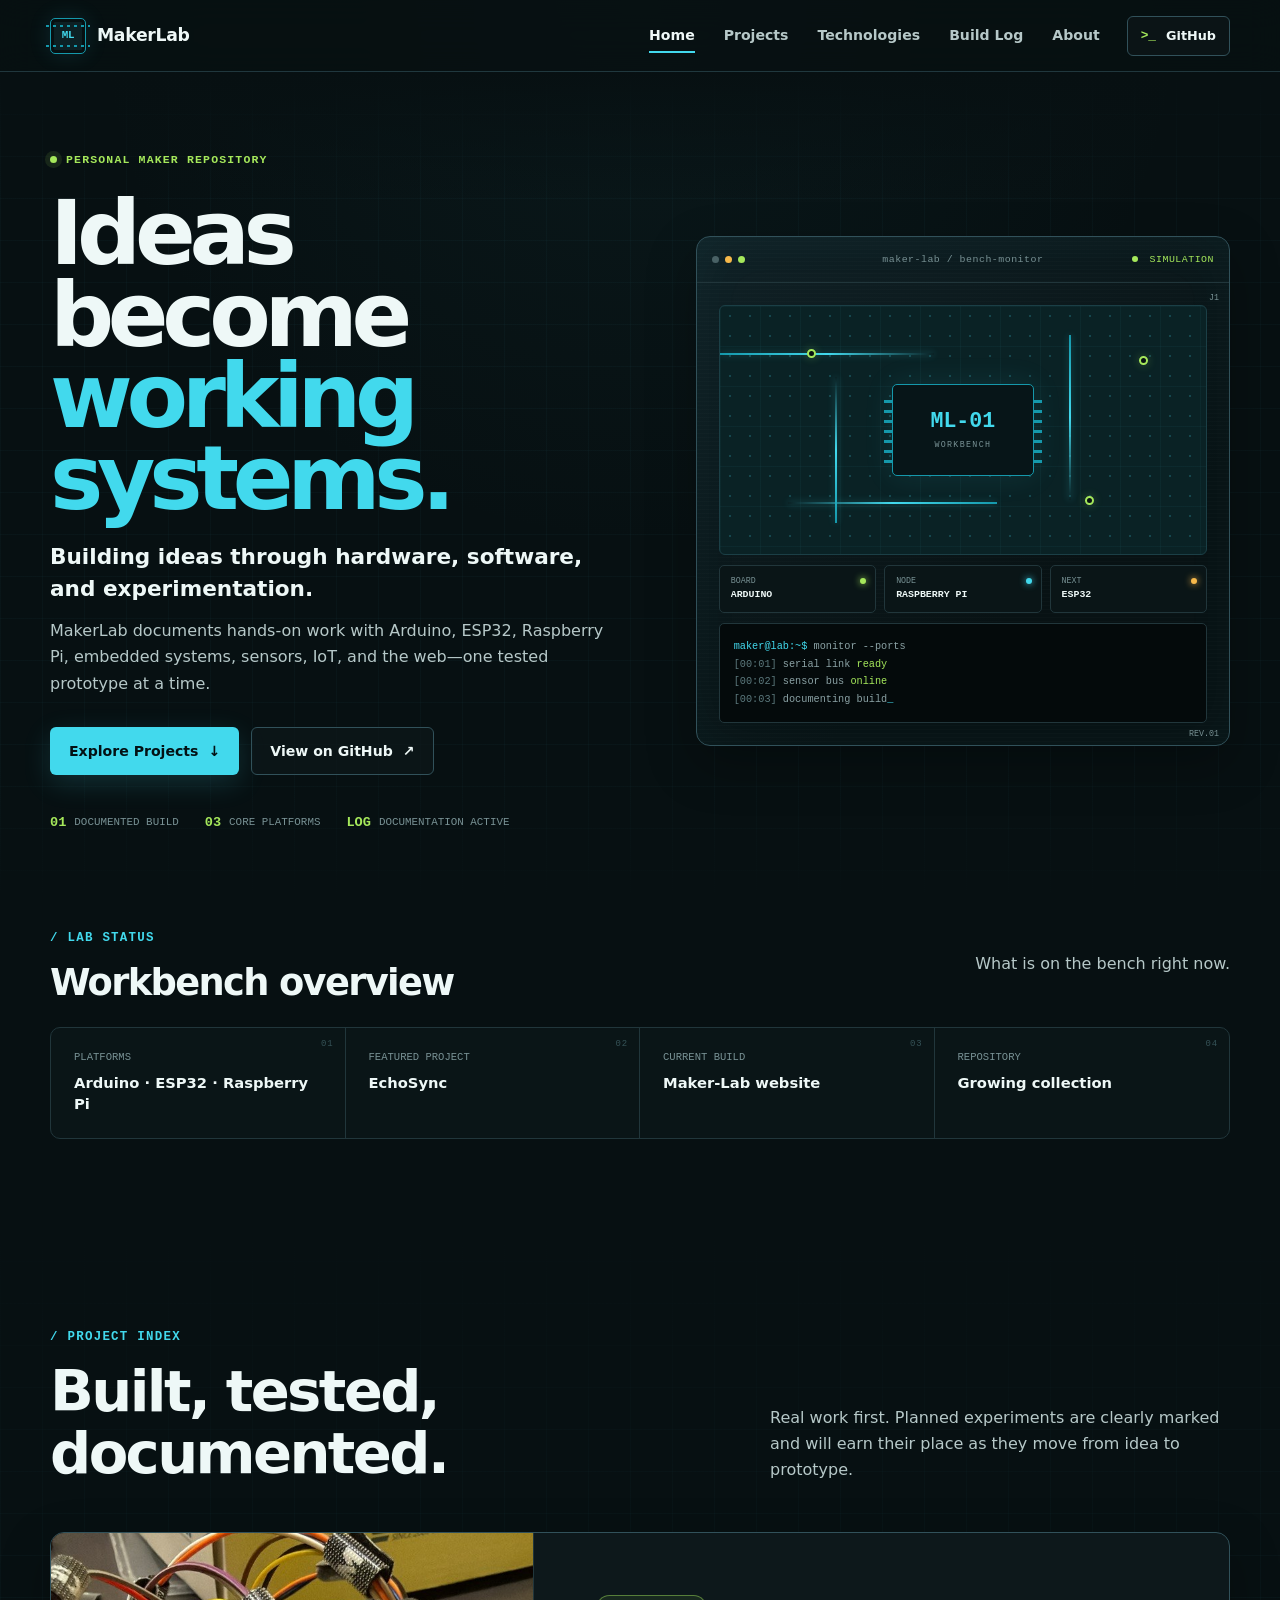
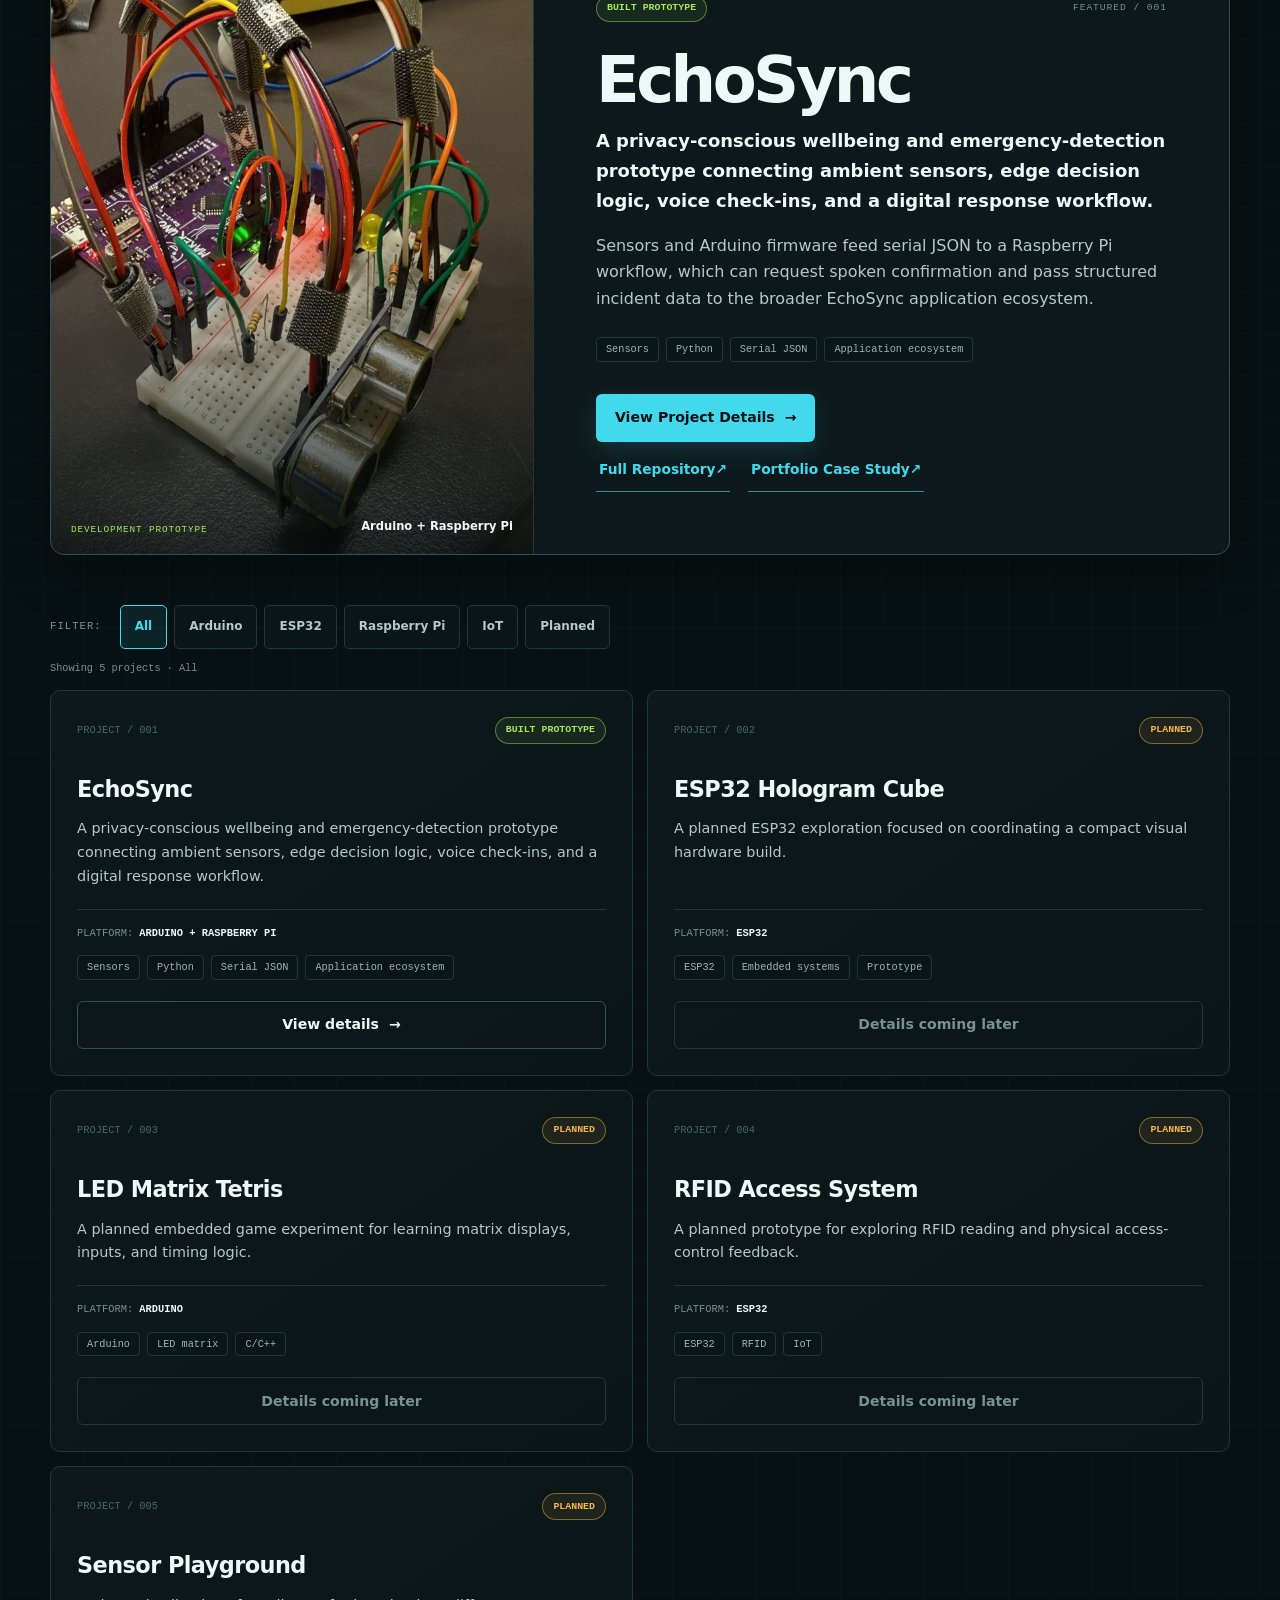
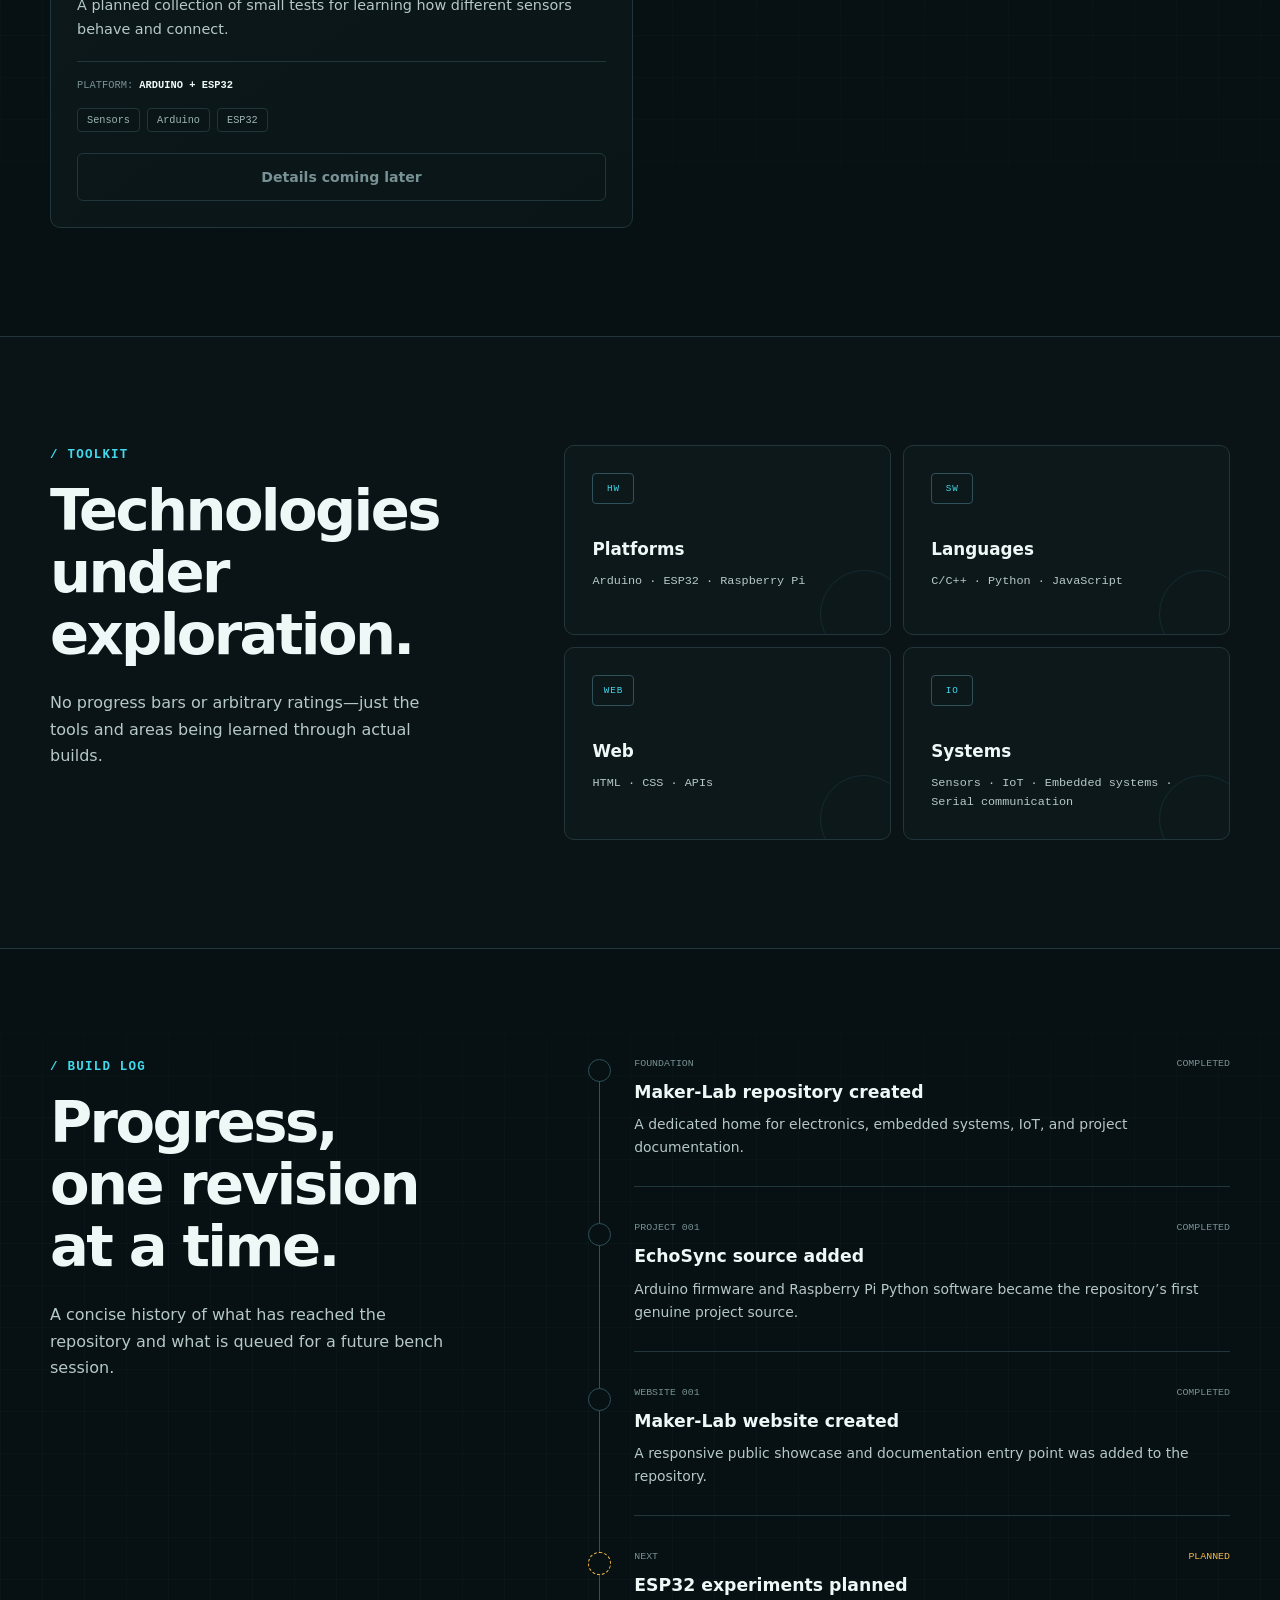
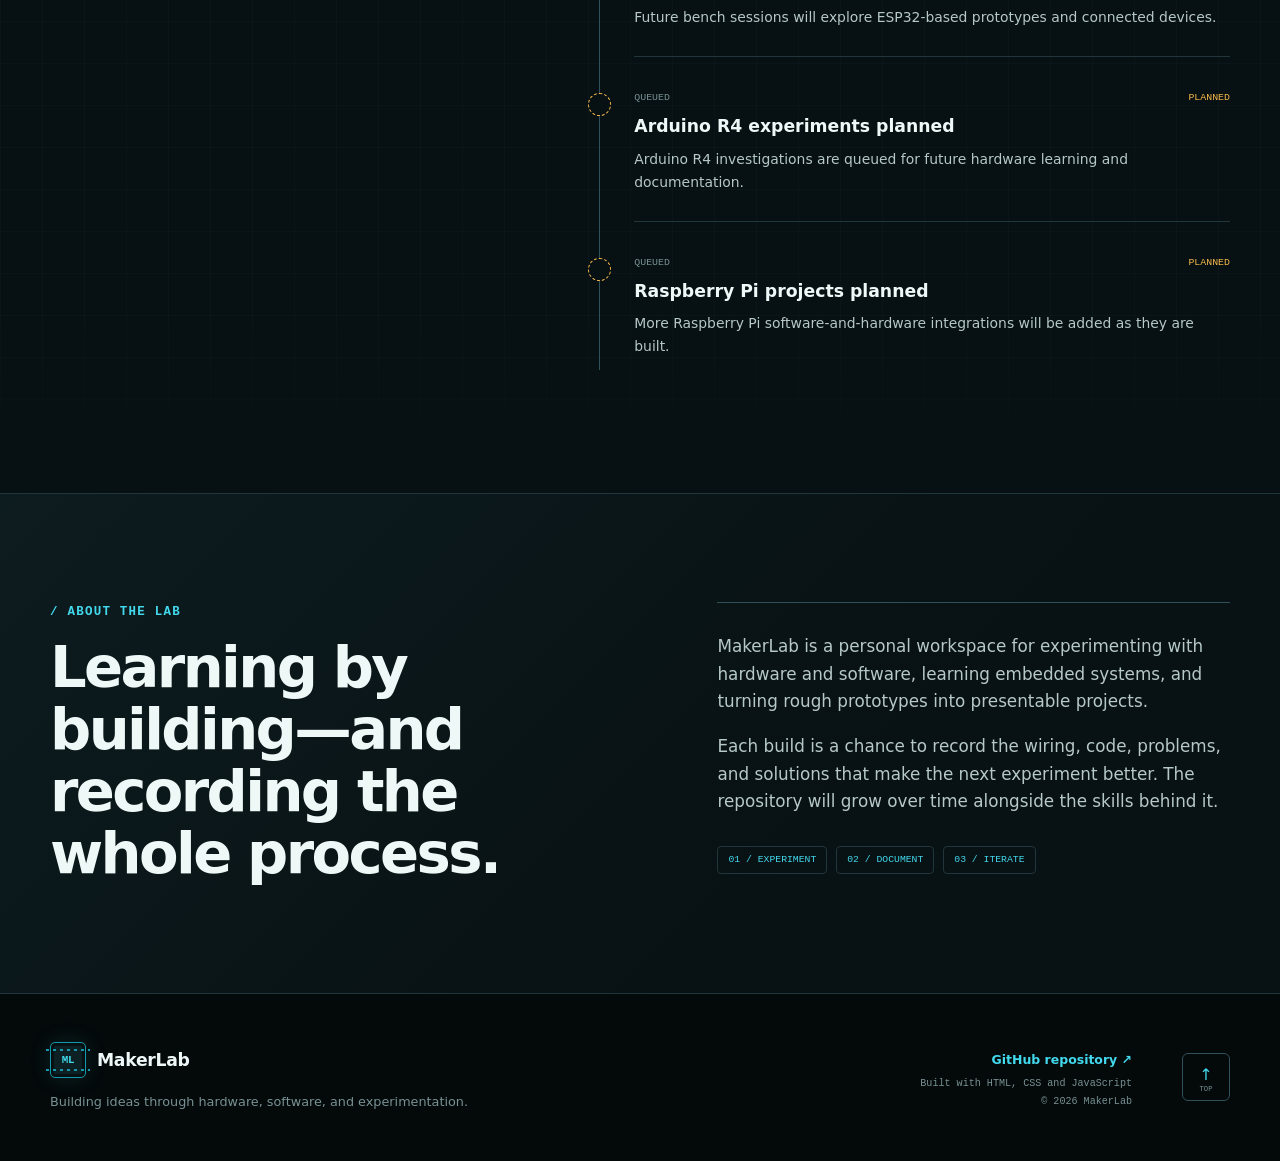
==== commit 8abf46a4: "updated name" ====
--- a/index.html
+++ b/index.html
@@ -16,7 +16,7 @@
     <nav class="nav-shell container" aria-label="Primary navigation">
       <a class="brand" href="/#home" aria-label="Maker-Lab home">
         <span class="brand-mark" aria-hidden="true"><span>ML</span></span>
-        <span class="brand-name">Maker-Lab</span>
+        <span class="brand-name">MakerLab</span>
       </a>
 
       <button class="nav-toggle" type="button" aria-expanded="false" aria-controls="primary-menu" aria-label="Open navigation menu">
@@ -43,7 +43,7 @@
           <p class="eyebrow"><span class="status-dot"></span> Personal maker repository</p>
           <h1 id="hero-title">Ideas become<br><span class="accent-text">working systems.</span></h1>
           <p class="hero-tagline">Building ideas through hardware, software, and experimentation.</p>
-          <p class="hero-intro">Maker-Lab documents hands-on work with Arduino, ESP32, Raspberry Pi, embedded systems, sensors, IoT, and the web—one tested prototype at a time.</p>
+          <p class="hero-intro">MakerLab documents hands-on work with Arduino, ESP32, Raspberry Pi, embedded systems, sensors, IoT, and the web—one tested prototype at a time.</p>
           <div class="hero-actions">
             <a class="button button-primary" href="/#projects">Explore Projects <span aria-hidden="true">↓</span></a>
             <a class="button button-secondary" href="https://github.com/feliciatanxl/MakerLab" target="_blank" rel="noreferrer">View on GitHub <span aria-hidden="true">↗</span></a>
@@ -173,7 +173,7 @@
           <h2 id="about-title">Learning by building—and recording the whole process.</h2>
         </div>
         <div class="about-copy">
-          <p>Maker-Lab is a personal workspace for experimenting with hardware and software, learning embedded systems, and turning rough prototypes into presentable projects.</p>
+          <p>MakerLab is a personal workspace for experimenting with hardware and software, learning embedded systems, and turning rough prototypes into presentable projects.</p>
           <p>Each build is a chance to record the wiring, code, problems, and solutions that make the next experiment better. The repository will grow over time alongside the skills behind it.</p>
           <div class="about-values" aria-label="Maker-Lab principles">
             <span>01 / EXPERIMENT</span><span>02 / DOCUMENT</span><span>03 / ITERATE</span>
@@ -187,14 +187,14 @@
     <div class="container footer-grid">
       <div>
         <a class="brand footer-brand" href="/#home" aria-label="Back to Maker-Lab home">
-          <span class="brand-mark" aria-hidden="true"><span>ML</span></span><span class="brand-name">Maker-Lab</span>
+          <span class="brand-mark" aria-hidden="true"><span>ML</span></span><span class="brand-name">MakerLab</span>
         </a>
         <p>Building ideas through hardware, software, and experimentation.</p>
       </div>
       <div class="footer-meta">
         <a href="https://github.com/feliciatanxl/MakerLab" target="_blank" rel="noreferrer">GitHub repository <span aria-hidden="true">↗</span></a>
         <p>Built with HTML, CSS and JavaScript</p>
-        <p>© <span data-current-year></span> Maker-Lab</p>
+        <p>© <span data-current-year></span> MakerLab</p>
       </div>
       <a class="back-to-top" href="/#home" aria-label="Back to top">↑<span>TOP</span></a>
     </div>
--- a/css/styles.css
+++ b/css/styles.css
@@ -36,7 +36,7 @@
 
 body {
   margin: 0;
-  min-width: 320px;
+  min-width: min(320px, 100%);
   overflow-x: hidden;
   background:
     radial-gradient(circle at 50% 0, rgb(32 89 95 / 12%), transparent 34rem),
@@ -421,17 +421,16 @@
 .featured-content .featured-lead { color: var(--text); font-size: 1.12rem; font-weight: 650; }
 .tag-list { display: flex; flex-wrap: wrap; gap: 7px; margin-top: 25px; }
 .tag-list span { padding: 5px 9px; border: 1px solid var(--border); border-radius: 4px; background: var(--surface-soft); color: #9eb4b6; font: .64rem/1.2 var(--font-mono); }
-.project-actions { display: flex; flex-wrap: wrap; align-items: center; gap: 20px; margin-top: 32px; }
-.project-secondary-links { display: flex; flex-wrap: wrap; align-items: center; gap: 12px 18px; }
-.project-secondary-links .text-link { display: inline-flex; min-height: 44px; align-items: center; }
+.featured-project-actions { display: grid; gap: 6px; justify-items: start; margin-top: 32px; }
+.featured-project-secondary-actions { display: flex; flex-wrap: wrap; align-items: center; gap: 4px 18px; }
+.featured-project-secondary-actions .text-link { display: inline-flex; min-height: 44px; align-items: center; border-color: var(--cyan-dark); color: var(--cyan); }
 .featured-photo { margin: 0; isolation: isolate; }
 .featured-photo::after { z-index: 1; background: linear-gradient(180deg, transparent 45%, rgb(3 10 11 / 86%) 100%); }
 .featured-photo img { position: absolute; inset: 0; width: 100%; height: 100%; object-fit: cover; object-position: center 68%; }
 .featured-photo figcaption { position: absolute; z-index: 2; right: 20px; bottom: 18px; left: 20px; display: flex; align-items: end; justify-content: space-between; gap: 16px; color: var(--text); font-size: .72rem; }
 .featured-photo figcaption span { color: var(--lime); font: .59rem/1.2 var(--font-mono); letter-spacing: .09em; }
 .featured-photo figcaption strong { max-width: 210px; text-align: right; }
-.external-project-link { font-size: .78rem; }
-.portfolio-project-link { color: var(--cyan); }
+.external-project-link { font-size: .86rem; }
 
 /* Project browser */
 .project-browser { margin-top: 50px; }
@@ -579,6 +578,7 @@
   .overview-card:last-child { border-bottom: 0; }
   .featured-visual { min-height: 330px; }
   .featured-content { padding: 28px 22px; }
+  .featured-project-primary-action { width: 100%; }
   .ring-two { width: 310px; height: 310px; }
   .signal-ring { width: 215px; height: 215px; }
   .filter-row { display: block; }
@@ -592,6 +592,10 @@
   .footer-meta { grid-column: 1 / -1; grid-row: 2; }
 }
 
+@media (max-width: 480px) {
+  .featured-project-secondary-actions { display: grid; gap: 0; }
+}
+
 @media (max-width: 360px) {
   .brand-name { font-size: .98rem; }
   .filter-controls { grid-template-columns: repeat(2, 1fr); }
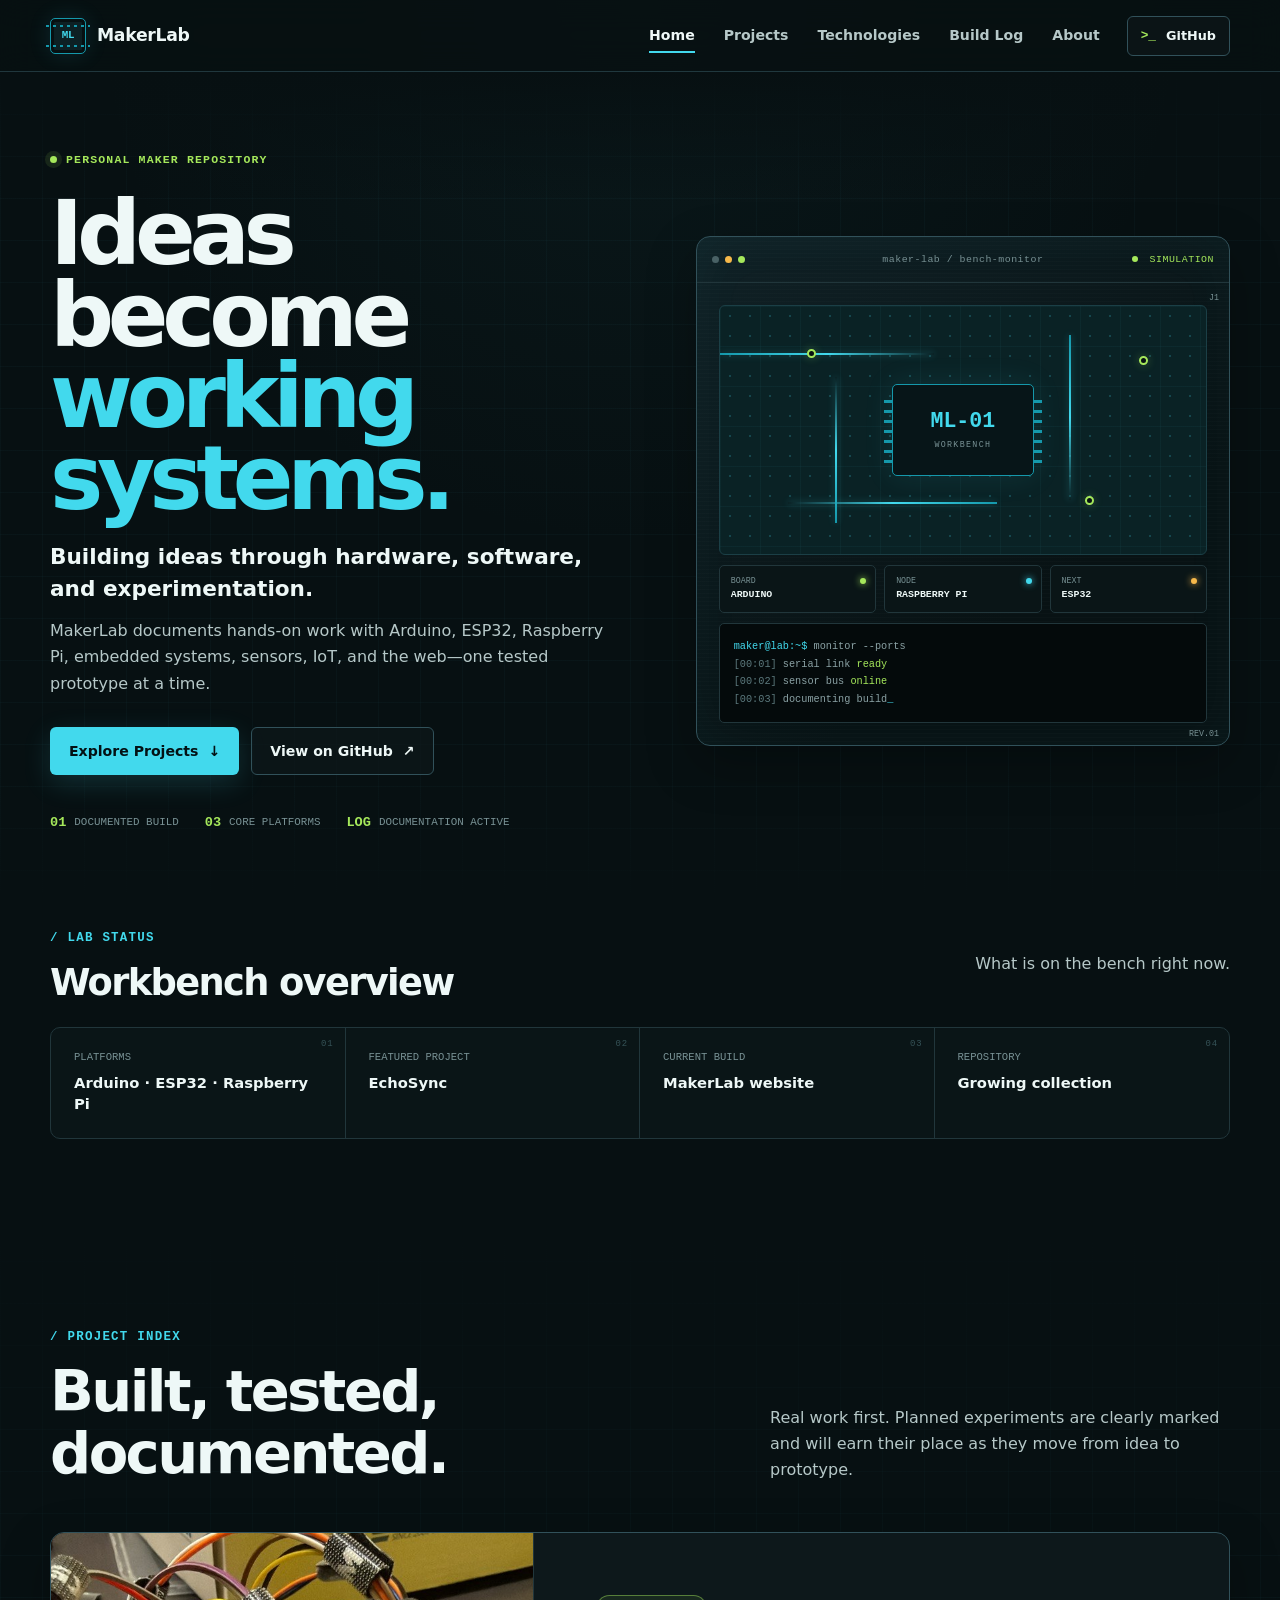
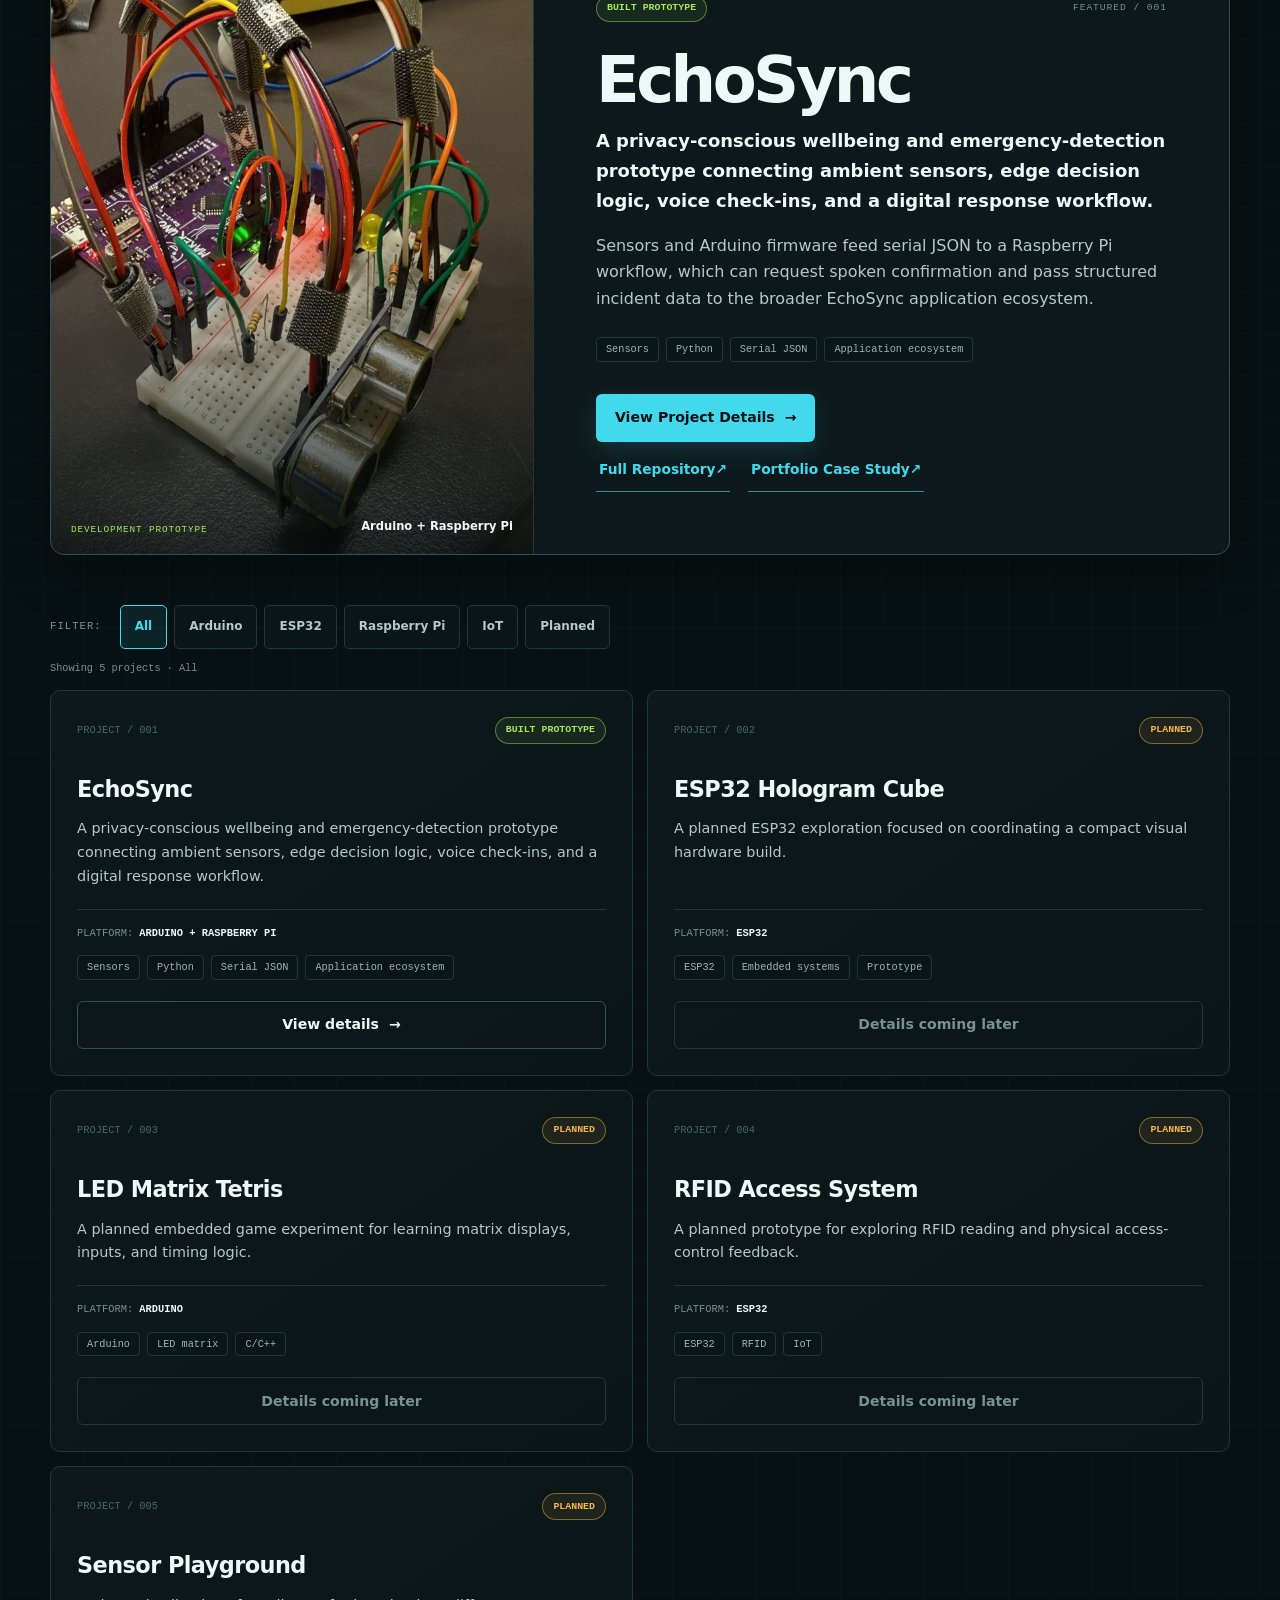
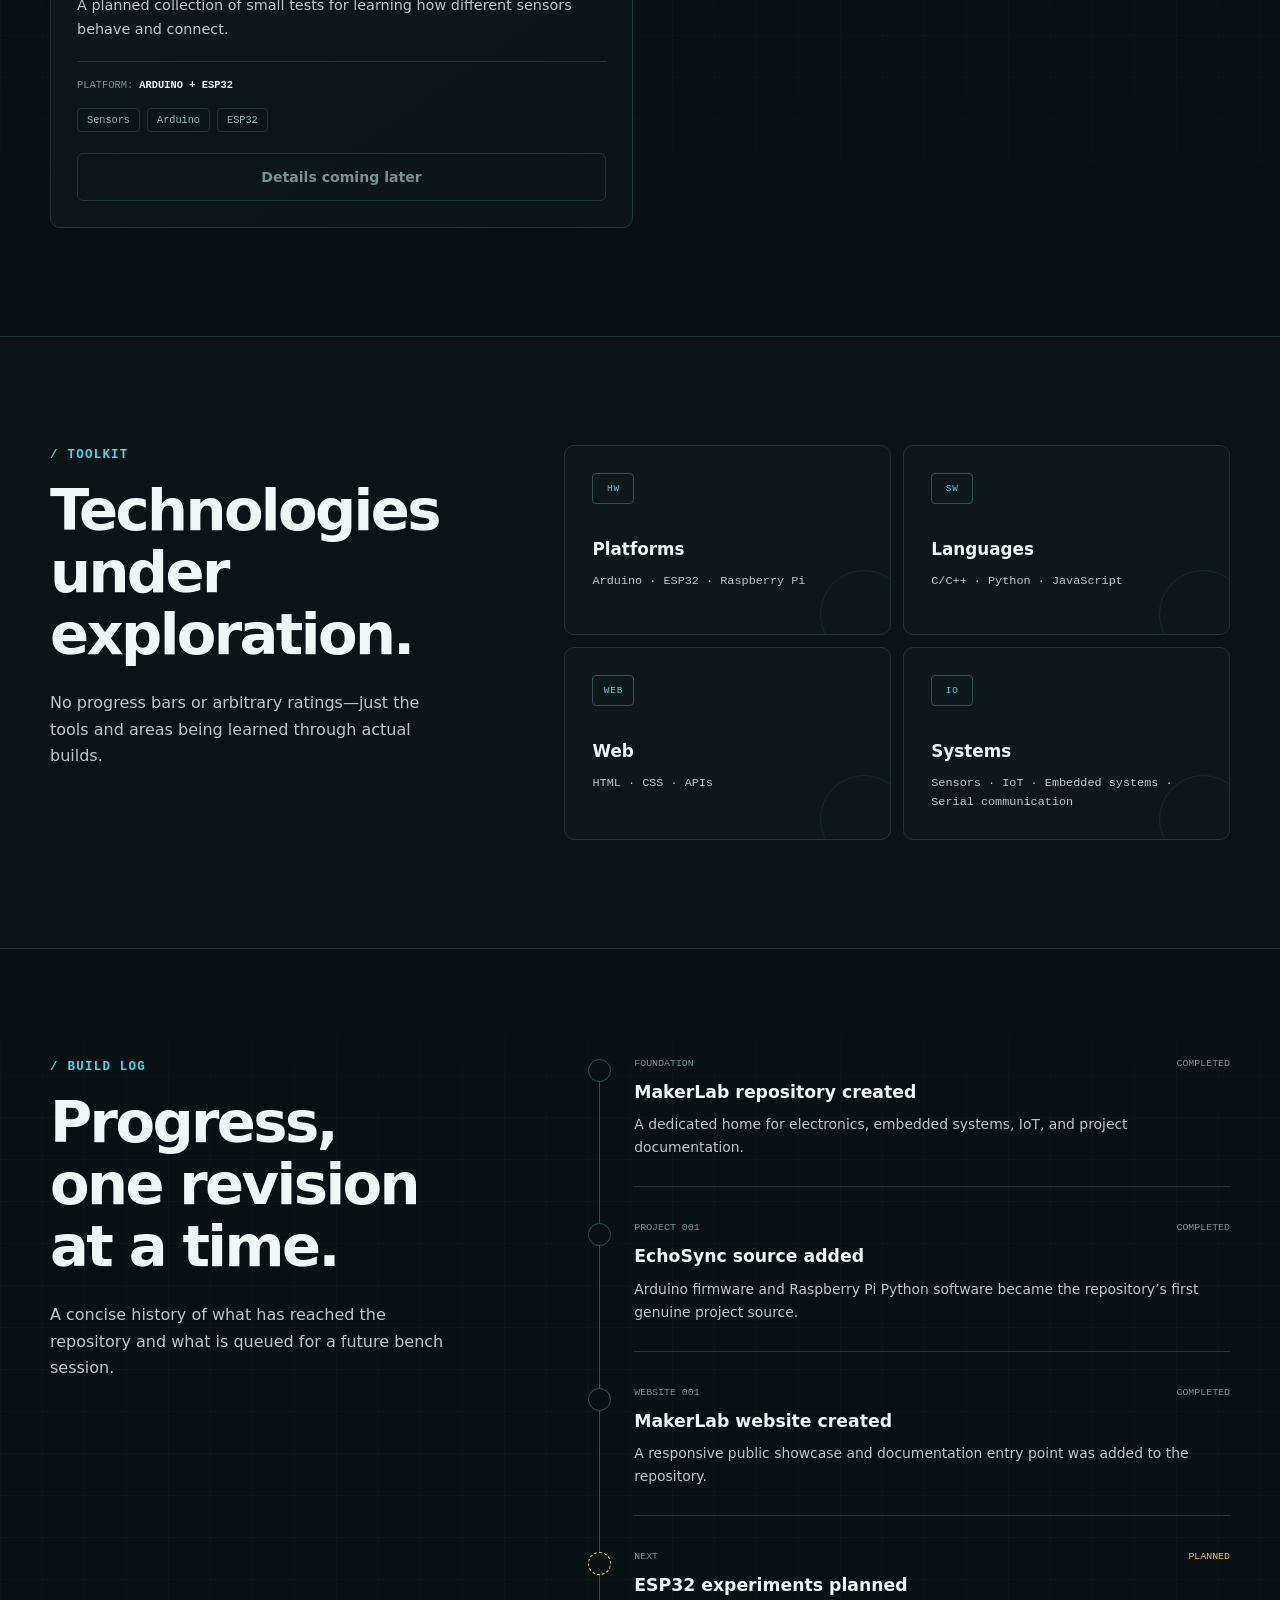
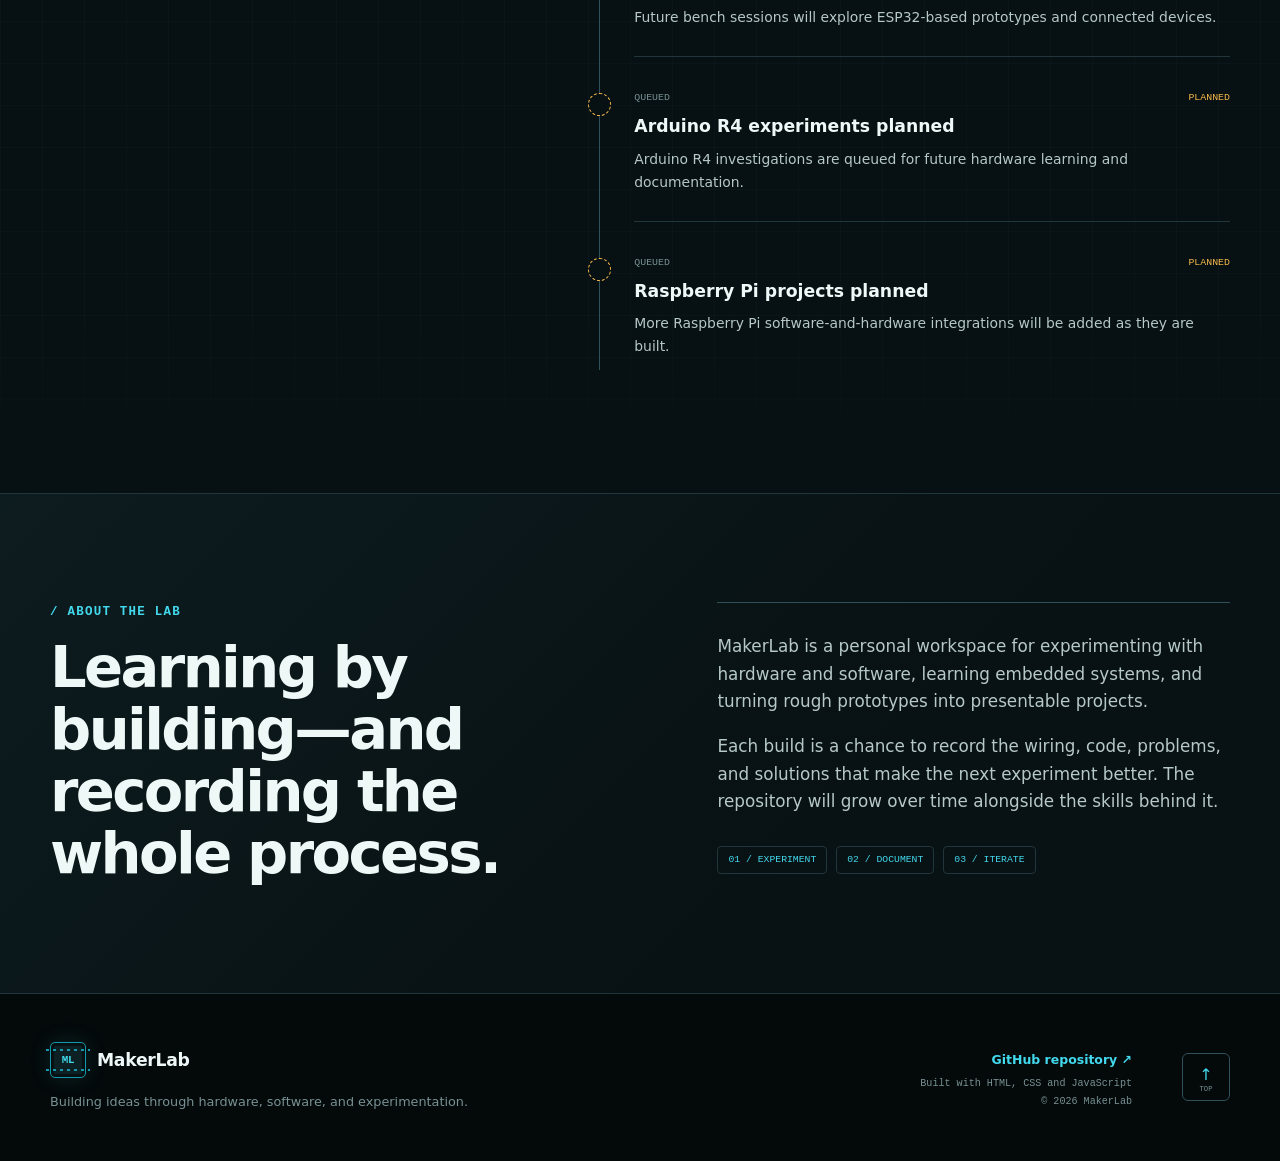
==== commit d6c11a2d: "updated brand name format" ====
--- a/index.html
+++ b/index.html
@@ -105,7 +105,7 @@
         <div class="overview-grid">
           <article class="overview-card"><span class="card-index">01</span><p>Platforms</p><h3>Arduino · ESP32 · Raspberry Pi</h3></article>
           <article class="overview-card"><span class="card-index">02</span><p>Featured project</p><h3>EchoSync</h3></article>
-          <article class="overview-card"><span class="card-index">03</span><p>Current build</p><h3>Maker-Lab website</h3></article>
+          <article class="overview-card"><span class="card-index">03</span><p>Current build</p><h3>MakerLab website</h3></article>
           <article class="overview-card"><span class="card-index">04</span><p>Repository</p><h3>Growing collection</h3></article>
         </div>
       </div>
